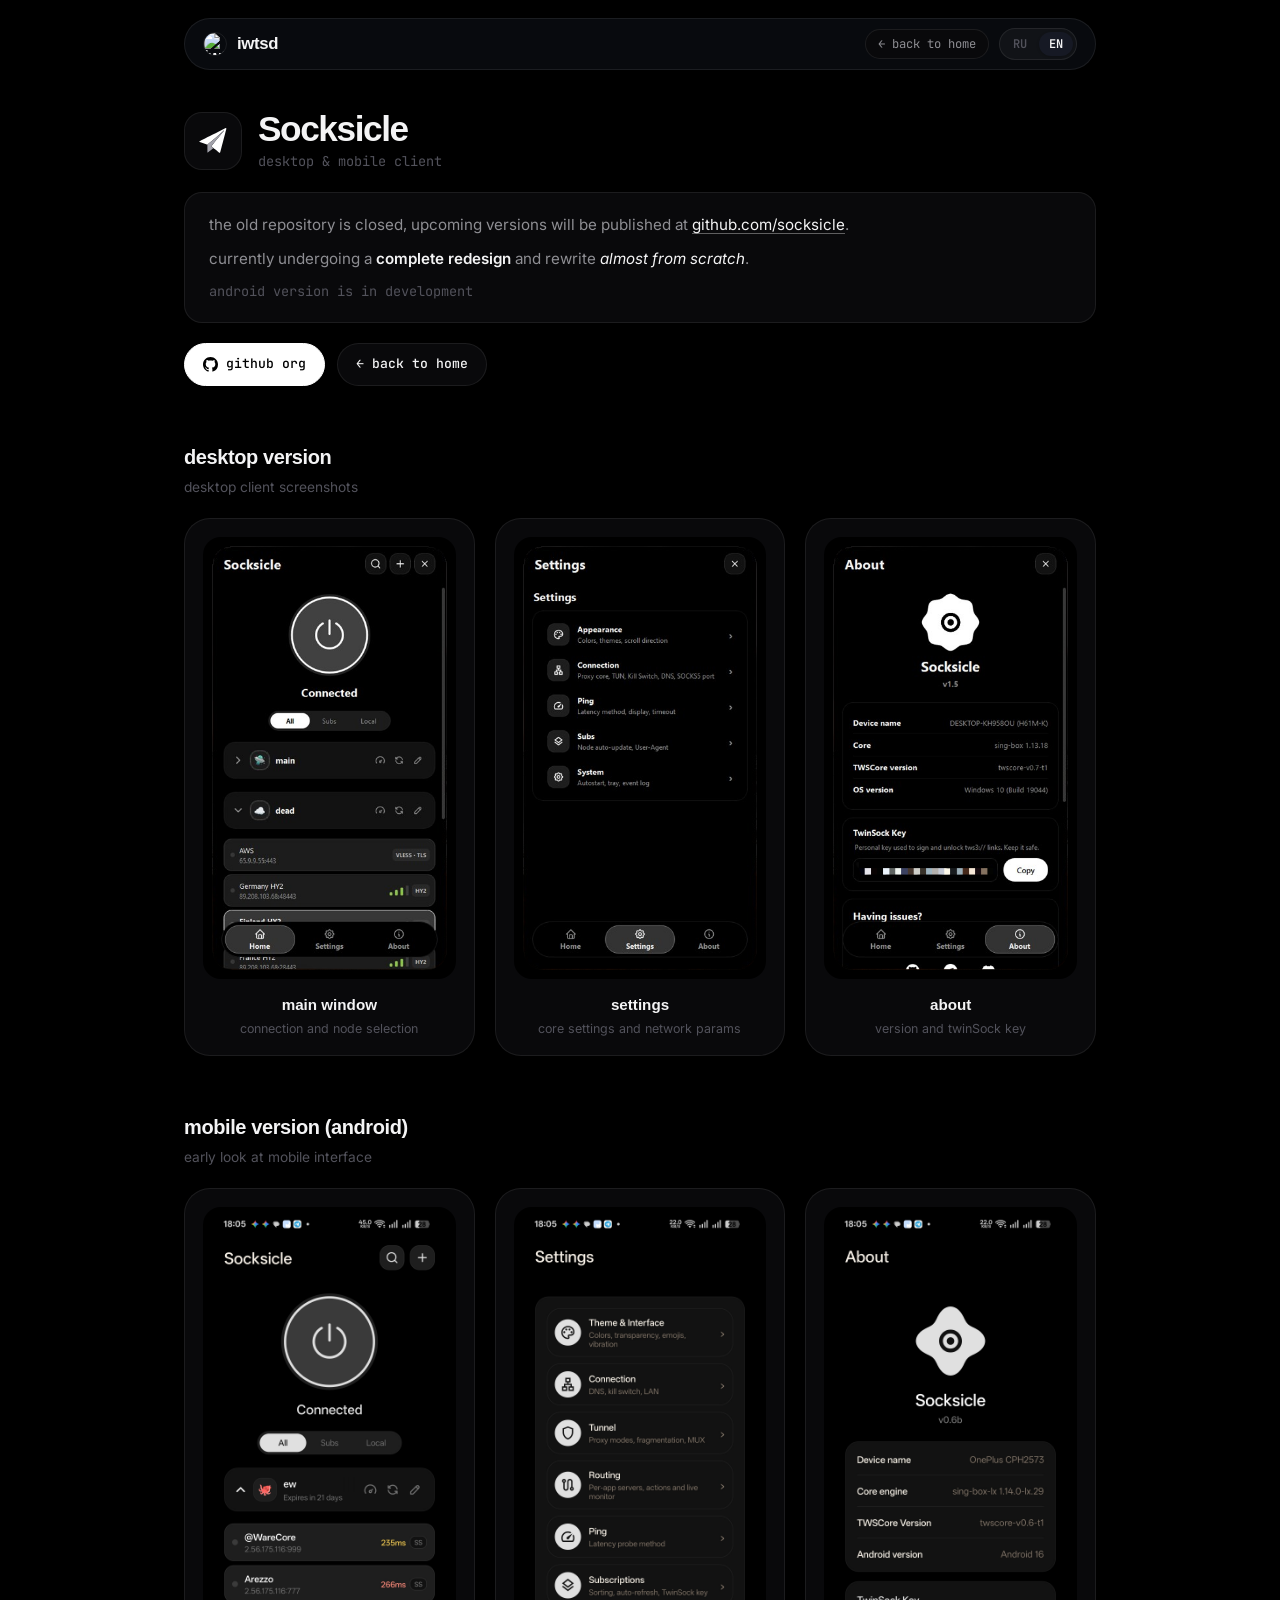
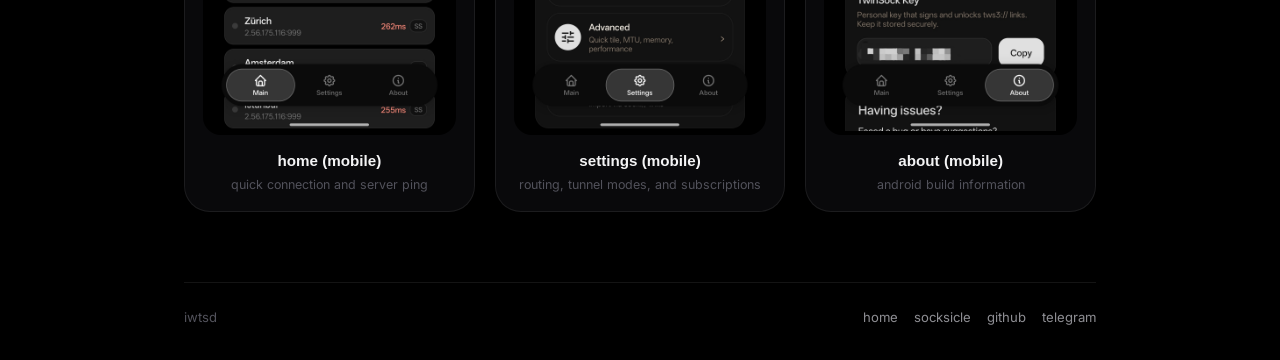
==== socksicle/index.html @ 51fa6a98 "Add Socksicle showcase page, update social links, and redesign navbar" ====
<!doctype html>
<html lang="ru" data-theme="dark">
<head>
  <meta charset="utf-8">
  <meta name="viewport" content="width=device-width, initial-scale=1">
  <title>Socksicle - iwtsd</title>
  <meta name="description" content="Socksicle. старый репозиторий закрыт, разработка перенесена в github.com/socksicle. идет полный редизайн и переписывание практически с нуля. скоро на android.">
  <meta name="theme-color" content="#000000">
  <link rel="canonical" href="https://iwtsd.online/socksicle/">
  <meta name="robots" content="index, follow">
  <meta name="author" content="iwtsd">

  <!-- Open Graph -->
  <meta property="og:type" content="website">
  <meta property="og:site_name" content="iwtsd">
  <meta property="og:title" content="Socksicle">
  <meta property="og:description" content="Socksicle. старый репозиторий закрыт, разработка перенесена в github.com/socksicle. идет полный редизайн и переписывание практически с нуля. скоро на android.">
  <meta property="og:url" content="https://iwtsd.online/socksicle/">
  <meta property="og:image" content="https://iwtsd.online/assets/main.png">

  <!-- Favicon (GitHub Avatar) -->
  <link rel="icon" type="image/jpeg" href="https://avatars.githubusercontent.com/u/212236894?v=4">
  <link rel="apple-touch-icon" href="https://avatars.githubusercontent.com/u/212236894?v=4">

  <!-- Fonts: Google Sans Flex, Inter & JetBrains Mono -->
  <link rel="preconnect" href="https://fonts.googleapis.com">
  <link rel="preconnect" href="https://fonts.gstatic.com" crossorigin>
  <link href="https://fonts.googleapis.com/css2?family=Google+Sans+Flex:wght@300;400;500;600;700;800&family=JetBrains+Mono:wght@400;500;600&family=Inter:wght@400;500;600;700&display=swap" rel="stylesheet">

  <style>
    :root {
      --font-display: 'Google Sans Flex', -apple-system, BlinkMacSystemFont, 'Segoe UI', Roboto, sans-serif;
      --font-body: 'Inter', -apple-system, BlinkMacSystemFont, 'Segoe UI', Roboto, sans-serif;
      --font-mono: 'JetBrains Mono', ui-monospace, SFMono-Regular, monospace;

      /* Pitch Black / Monolithic OLED Dark */
      --bg-base: #000000;
      --bg-card: #09090b;
      --bg-card-subtle: #111114;
      --bg-pill: #16161a;

      --border: rgba(255, 255, 255, 0.08);
      --border-hover: rgba(255, 255, 255, 0.2);

      --text-main: #f4f4f5;
      --text-muted: #8e8e93;
      --text-dim: #52525b;

      --radius-sm: 10px;
      --radius-md: 18px;
      --radius-lg: 26px;
      --radius-full: 9999px;
    }

    *, *::before, *::after {
      box-sizing: border-box;
      margin: 0;
      padding: 0;
    }

    html {
      scroll-behavior: smooth;
      -webkit-font-smoothing: antialiased;
      -moz-osx-font-smoothing: grayscale;
      background-color: var(--bg-base);
    }

    body {
      background-color: var(--bg-base);
      color: var(--text-main);
      font-family: var(--font-body);
      min-height: 100vh;
      line-height: 1.55;
      overflow-x: hidden;
      display: flex;
      flex-direction: column;
    }

    .container {
      width: 100%;
      max-width: 960px;
      margin: 0 auto;
      padding: 0 24px;
      display: flex;
      flex-direction: column;
      min-height: 100vh;
    }

    /* Topbar matching main site */
    .nav-bar {
      position: sticky;
      top: 18px;
      z-index: 50;
      display: flex;
      align-items: center;
      justify-content: space-between;
      max-width: 920px;
      margin: 18px auto 0;
      padding: 9px 18px;
      background: rgba(12, 14, 20, 0.72);
      backdrop-filter: blur(20px);
      -webkit-backdrop-filter: blur(20px);
      border: 1px solid var(--border);
      border-radius: var(--radius-full);
      box-shadow: 0 1px 2px rgba(0, 0, 0, 0.3);
      width: 100%;
    }

    .nav-brand {
      display: inline-flex;
      align-items: center;
      gap: 10px;
      text-decoration: none;
      color: var(--text-main);
      font-family: var(--font-display);
      font-weight: 700;
      font-size: 1.05rem;
      letter-spacing: -0.02em;
      line-height: 1;
    }

    .nav-brand span {
      display: inline-block;
      line-height: 1;
      transform: translateY(-0.5px);
    }

    .nav-avatar {
      width: 24px;
      height: 24px;
      border-radius: 50%;
      object-fit: cover;
      display: block;
      border: 1px solid var(--border);
      flex-shrink: 0;
      vertical-align: middle;
    }

    .nav-controls {
      display: flex;
      align-items: center;
      gap: 10px;
    }

    .back-btn {
      display: inline-flex;
      align-items: center;
      gap: 6px;
      font-family: var(--font-mono);
      font-size: 0.76rem;
      color: var(--text-muted);
      text-decoration: none;
      padding: 5px 12px;
      border-radius: var(--radius-full);
      background: var(--bg-card);
      border: 1px solid var(--border);
      transition: all 0.2s ease;
    }

    .back-btn:hover {
      color: var(--text-main);
      border-color: var(--border-hover);
      background: var(--bg-card-subtle);
    }

    .segmented-lang {
      display: inline-flex;
      background: rgba(255, 255, 255, 0.04);
      border: 1px solid var(--border);
      border-radius: var(--radius-full);
      padding: 3px;
      gap: 2px;
    }

    .lang-btn {
      background: transparent;
      border: none;
      color: var(--text-dim);
      font-family: var(--font-mono);
      font-size: 0.75rem;
      font-weight: 600;
      padding: 4px 10px;
      border-radius: var(--radius-full);
      cursor: pointer;
      transition: all 0.2s ease;
    }

    .lang-btn:hover {
      color: var(--text-main);
    }

    .lang-btn.active {
      background: #161924;
      color: var(--text-main);
      box-shadow: 0 1px 3px rgba(0, 0, 0, 0.2);
    }

    /* Content Area */
    main {
      flex: 1;
      padding: 40px 0 70px;
      display: flex;
      flex-direction: column;
      gap: 56px;
    }

    /* Hero */
    .hero {
      display: flex;
      flex-direction: column;
      align-items: flex-start;
      gap: 20px;
      width: 100%;
    }

    .hero-header {
      display: flex;
      align-items: center;
      gap: 16px;
    }

    .hero-icon {
      width: 58px;
      height: 58px;
      border-radius: 18px;
      background: var(--bg-card);
      border: 1px solid var(--border);
      padding: 8px;
      display: flex;
      align-items: center;
      justify-content: center;
      flex-shrink: 0;
    }

    .hero-icon svg {
      width: 100%;
      height: 100%;
    }

    .hero-title-group {
      display: flex;
      flex-direction: column;
      gap: 2px;
    }

    .hero-title {
      font-family: var(--font-display);
      font-size: 2.2rem;
      font-weight: 800;
      letter-spacing: -0.04em;
      line-height: 1.1;
      color: var(--text-main);
    }

    .hero-version {
      font-family: var(--font-mono);
      font-size: 0.85rem;
      color: var(--text-dim);
    }

    /* Clean Statement Note without any glowing dots */
    .note-card {
      width: 100%;
      background: var(--bg-card);
      border: 1px solid var(--border);
      border-radius: var(--radius-md);
      padding: 20px 24px;
      display: flex;
      flex-direction: column;
      gap: 10px;
      transition: border-color 0.2s ease;
    }

    .note-card:hover {
      border-color: var(--border-hover);
    }

    .note-line {
      font-size: 0.95rem;
      color: var(--text-muted);
      line-height: 1.6;
    }

    .note-line strong {
      color: var(--text-main);
      font-weight: 600;
    }

    .note-line em {
      color: var(--text-main);
      font-style: italic;
    }

    .note-line a {
      color: var(--text-main);
      text-decoration: underline;
      text-underline-offset: 3px;
      text-decoration-color: rgba(255, 255, 255, 0.35);
      transition: all 0.2s ease;
    }

    .note-line a:hover {
      text-decoration-color: #ffffff;
      color: #ffffff;
    }

    .note-sub {
      font-size: 0.85rem;
      color: var(--text-dim);
      font-family: var(--font-mono);
    }

    /* Links Row */
    .hero-buttons {
      display: flex;
      align-items: center;
      gap: 12px;
      flex-wrap: wrap;
    }

    .btn {
      display: inline-flex;
      align-items: center;
      gap: 8px;
      padding: 10px 18px;
      border-radius: var(--radius-full);
      font-family: var(--font-mono);
      font-size: 0.82rem;
      font-weight: 500;
      text-decoration: none;
      cursor: pointer;
      border: 1px solid var(--border);
      background: var(--bg-card);
      color: var(--text-main);
      transition: all 0.2s ease;
      user-select: none;
    }

    .btn:hover {
      background: var(--bg-card-subtle);
      border-color: var(--border-hover);
      transform: translateY(-1px);
    }

    .btn-github {
      background: #ffffff;
      color: #000000;
      border-color: #ffffff;
    }

    .btn-github:hover {
      background: #e4e4e7;
      border-color: #e4e4e7;
      color: #000000;
    }

    .btn svg {
      width: 15px;
      height: 15px;
      fill: currentColor;
    }

    /* Screenshots Section */
    .section-block {
      display: flex;
      flex-direction: column;
      gap: 20px;
    }

    .section-header {
      display: flex;
      flex-direction: column;
      gap: 4px;
    }

    .section-title {
      font-family: var(--font-display);
      font-size: 1.25rem;
      font-weight: 700;
      letter-spacing: -0.02em;
      color: var(--text-main);
      display: flex;
      align-items: center;
      gap: 8px;
    }

    .section-desc {
      font-size: 0.86rem;
      color: var(--text-dim);
    }

    /* 3 Device Columns */
    .shots-row {
      display: grid;
      grid-template-columns: repeat(3, 1fr);
      gap: 20px;
      width: 100%;
    }

    .shot-box {
      background: var(--bg-card);
      border: 1px solid var(--border);
      border-radius: var(--radius-lg);
      padding: 18px;
      display: flex;
      flex-direction: column;
      align-items: center;
      gap: 14px;
      cursor: zoom-in;
      transition: all 0.25s cubic-bezier(0.16, 1, 0.3, 1);
      position: relative;
    }

    .shot-box:hover {
      border-color: var(--border-hover);
      transform: translateY(-3px);
      background: var(--bg-card-subtle);
    }

    .shot-img-container {
      width: 100%;
      display: flex;
      justify-content: center;
      align-items: center;
      border-radius: 18px;
      background: #000000;
      overflow: hidden;
      padding: 4px;
    }

    .shot-img-container img {
      width: 100%;
      height: auto;
      max-height: 480px;
      object-fit: contain;
      display: block;
      border-radius: 14px;
      transition: transform 0.25s ease;
    }

    .shots-row.mobile .shot-img-container img {
      max-height: 520px;
    }

    .shot-box:hover .shot-img-container img {
      transform: scale(1.02);
    }

    .shot-info {
      width: 100%;
      display: flex;
      flex-direction: column;
      gap: 3px;
      text-align: center;
    }

    .shot-name {
      font-family: var(--font-display);
      font-size: 0.95rem;
      font-weight: 600;
      color: var(--text-main);
    }

    .shot-caption {
      font-size: 0.78rem;
      color: var(--text-dim);
      line-height: 1.4;
    }

    /* Lightbox Modal */
    .lightbox {
      position: fixed;
      inset: 0;
      z-index: 200;
      background: rgba(0, 0, 0, 0.94);
      backdrop-filter: blur(16px);
      -webkit-backdrop-filter: blur(16px);
      display: flex;
      align-items: center;
      justify-content: center;
      padding: 24px;
      opacity: 0;
      visibility: hidden;
      transition: all 0.22s ease;
      cursor: zoom-out;
    }

    .lightbox.open {
      opacity: 1;
      visibility: visible;
    }

    .lightbox img {
      max-width: 92vw;
      max-height: 88vh;
      object-fit: contain;
      border-radius: 20px;
      box-shadow: 0 30px 80px rgba(0, 0, 0, 0.9);
      border: 1px solid rgba(255, 255, 255, 0.12);
      transform: scale(0.96);
      transition: transform 0.22s ease;
    }

    .lightbox.open img {
      transform: scale(1);
    }

    .lightbox-close {
      position: absolute;
      top: 24px;
      right: 24px;
      width: 40px;
      height: 40px;
      border-radius: var(--radius-full);
      background: rgba(255, 255, 255, 0.08);
      border: 1px solid rgba(255, 255, 255, 0.14);
      color: #ffffff;
      display: flex;
      align-items: center;
      justify-content: center;
      cursor: pointer;
      transition: all 0.2s ease;
      font-size: 1rem;
    }

    .lightbox-close:hover {
      background: rgba(255, 255, 255, 0.2);
      transform: scale(1.08);
    }

    /* Footer */
    footer {
      margin-top: auto;
      padding: 24px 0 32px;
      border-top: 1px solid var(--border);
      display: flex;
      align-items: center;
      justify-content: space-between;
      gap: 14px;
      font-size: 0.82rem;
      color: var(--text-dim);
      flex-wrap: wrap;
    }

    .footer-links {
      display: flex;
      gap: 16px;
      align-items: center;
    }

    .footer-link {
      color: var(--text-muted);
      text-decoration: none;
      transition: color 0.2s ease;
    }

    .footer-link:hover {
      color: var(--text-main);
    }

    @media (max-width: 768px) {
      .shots-row {
        grid-template-columns: 1fr;
      }
      .shot-img-container img {
        max-height: 420px;
      }
      .hero-title {
        font-size: 1.85rem;
      }
    }
  </style>
</head>
<body>

  <div class="container">

    <!-- Navbar -->
    <header class="nav-bar">
      <a href="../" class="nav-brand">
        <img src="https://avatars.githubusercontent.com/u/212236894?v=4" alt="iwtsd" class="nav-avatar" width="24" height="24">
        <span>iwtsd</span>
      </a>

      <div class="nav-controls">
        <a href="../" class="back-btn" data-key="navBack">← на главную</a>

        <div class="segmented-lang">
          <button class="lang-btn active" id="langRu">RU</button>
          <button class="lang-btn" id="langEn">EN</button>
        </div>
      </div>
    </header>

    <!-- Main Content -->
    <main>

      <!-- Hero Header -->
      <section class="hero">
        <div class="hero-header">
          <div class="hero-icon">
            <svg viewBox="0 0 1024 1024">
              <path d="M521.13 692.97C502.28 678.47 483.42 663.97 464.57 649.47C466.44 645.27 470.19 641.76 473.09 638.12C478.32 631.52 483.77 625.1 489.08 618.57C505.96 597.81 522.62 576.73 540.13 556.51C548.24 547.13 555.65 537.13 563.65 527.65C581.63 506.35 599.56 484.91 616.93 463.1C646.44 426.05 678.12 390.7 707.58 353.63C714.46 344.97 722.06 336.88 728.97 328.26C742.85 310.95 756.93 293.85 770.86 276.59C775.17 271.25 779.22 265.71 783.66 260.45C787.35 256.09 791.32 252.44 790.92 246.41C787.33 245.39 784.61 247.81 781.79 250.15C775.54 255.36 769.2 260.67 763.23 266.19C739.43 288.22 714.19 308.97 689.5 329.99C616.64 392 545.03 455.53 472.13 517.49C450.91 535.52 429.87 553.79 408.96 572.18C400.02 580.05 390.8 587.66 381.77 595.42C377.44 599.14 372.73 602.63 369.23 607.11C364.19 604.17 357.8 602.97 352.3 601.03C341.4 597.19 330.46 593.52 319.51 589.87C283.26 577.79 247.37 564.73 211.25 552.3C198.59 547.94 185.48 544.29 173.16 539.03C168.71 537.13 162.47 534.34 161.82 528.83C161.19 523.51 165.37 520.2 169.47 517.76C177.58 512.91 186.16 508.91 194.51 504.51C205.82 498.55 217.42 493.19 228.8 487.37C254.99 473.97 281.06 460.22 307.46 447.28C330.33 436.08 352.87 424.11 375.47 412.38C414.54 392.11 453.98 372.46 493.15 352.34C549.45 323.43 606.04 295.03 662.52 266.47C679.1 258.09 695.91 250.15 712.33 241.49C744.89 224.3 777.92 207.57 811.02 191.47C822.36 185.95 836.19 175.45 848.61 184.2C860.54 192.61 852 209.13 849.22 220.25C840.44 255.34 830.64 290.19 821.32 325.11C800.92 401.53 780.05 477.91 760.71 554.61C749.45 599.29 736.32 643.49 725.2 688.21C717.69 718.41 709.46 748.49 701.48 778.57C699 787.91 696.54 806.39 687.57 811.48C682.14 814.56 675.65 813.44 670.55 810.31C660.03 803.87 650.64 795.08 640.96 787.47C612.36 765.02 584.5 741.46 555.43 719.64C547.83 713.94 540.4 707.84 533.04 701.83C529.44 698.88 525.46 694.66 521.13 692.97Z" fill="#ffffff"/>
              <path d="M521.13 692.97C518.14 696.38 514.08 698.89 510.58 701.81C500.2 710.48 489.39 718.65 478.87 727.14C455.93 745.65 433.15 764.37 409.99 782.6C401.82 789.03 393.85 795.76 385.7 802.24C381.06 805.93 377.09 809.9 370.79 808.39C367.61 804.29 368.52 798.49 368.51 793.48C368.48 781.95 368.43 770.41 368.5 758.88C368.72 723.66 368.55 688.43 368.5 653.21C368.49 642.92 368.51 632.64 368.56 622.35C368.58 617.59 367.59 611.59 369.23 607.11C372.73 602.63 377.44 599.14 381.77 595.42C390.8 587.66 400.02 580.05 408.96 572.18C429.87 553.79 450.91 535.52 472.13 517.49C545.03 455.53 616.64 392 689.5 329.99C714.19 308.97 739.43 288.22 763.23 266.19C769.2 260.67 775.54 255.36 781.79 250.15C784.61 247.81 787.33 245.39 790.92 246.41C791.32 252.44 787.35 256.09 783.66 260.45C779.22 265.71 775.17 271.25 770.86 276.59C756.93 293.85 742.85 310.95 728.97 328.26C722.06 336.88 714.46 344.97 707.58 353.63C678.12 390.7 646.44 426.05 616.93 463.1C599.56 484.91 581.63 506.35 563.65 527.65C555.65 537.13 548.24 547.13 540.13 556.51C522.62 576.73 505.96 597.81 489.08 618.57C483.77 625.1 478.32 631.52 473.09 638.12C470.19 641.76 466.44 645.27 464.57 649.47C483.42 663.97 502.28 678.47 521.13 692.97Z" fill="#a1a1aa"/>
            </svg>
          </div>
          <div class="hero-title-group">
            <h1 class="hero-title">Socksicle</h1>
            <div class="hero-version">desktop &amp; mobile client</div>
          </div>
        </div>

        <!-- Clean Statement Note -->
        <div class="note-card">
          <p class="note-line" data-key="noteRepo">
            старый репозиторий закрыт, следующие версии будут выходить в <a href="https://github.com/socksicle" target="_blank" rel="noopener noreferrer">github.com/socksicle</a>.
          </p>
          <p class="note-line" data-key="noteRewrite">
            сейчас идет <strong>полный редизайн</strong> и переписывание <em>практически с нуля</em>.
          </p>
          <p class="note-sub" data-key="noteMobileSpoiler">
            android версия уже в разработке
          </p>
        </div>

        <!-- Buttons -->
        <div class="hero-buttons">
          <a href="https://github.com/socksicle" class="btn btn-github" target="_blank" rel="noopener noreferrer">
            <svg viewBox="0 0 24 24">
              <path d="M12 0C5.37 0 0 5.37 0 12c0 5.31 3.435 9.795 8.205 11.385.6.105.825-.255.825-.57 0-.285-.015-1.23-.015-2.235-3.015.555-3.795-.735-4.035-1.41-.135-.345-.72-1.41-1.23-1.695-.42-.225-1.02-.78-.015-.795.945-.015 1.62.87 1.845 1.23 1.08 1.815 2.805 1.305 3.495.99.105-.78.42-1.305.765-1.605-2.67-.3-5.46-1.335-5.46-5.925 0-1.305.465-2.385 1.23-3.225-.12-.3-.54-1.53.12-3.18 0 0 1.005-.315 3.3 1.23.96-.27 1.98-.405 3-.405s2.04.135 3 .405c2.295-1.56 3.3-1.23 3.3-1.23.66 1.65.24 2.88.12 3.18.765.84 1.23 1.905 1.23 3.225 0 4.605-2.805 5.625-5.475 5.925.435.375.81 1.095.81 2.22 0 1.605-.015 2.895-.015 3.3 0 .315.225.69.825.57A12.02 12.02 0 0024 12c0-6.63-5.37-12-12-12z"/>
            </svg>
            <span data-key="repoBtn">github org</span>
          </a>

          <a href="../" class="btn">
            <span data-key="backBtn">← на главную</span>
          </a>
        </div>
      </section>

      <!-- Section 1: PC Version Screenshots -->
      <section class="section-block">
        <div class="section-header">
          <div class="section-title" data-key="pcTitle">пк версия</div>
          <div class="section-desc" data-key="pcDesc">скриншоты десктопного клиента</div>
        </div>

        <div class="shots-row">
          <!-- Main PC -->
          <div class="shot-box" data-src="../assets/main.png">
            <div class="shot-img-container">
              <img src="../assets/main.png" alt="Socksicle PC main" loading="lazy">
            </div>
            <div class="shot-info">
              <div class="shot-name" data-key="pcShot1Title">главное окно</div>
              <div class="shot-caption" data-key="pcShot1Desc">подключение и выбор узлов</div>
            </div>
          </div>

          <!-- Settings PC -->
          <div class="shot-box" data-src="../assets/settings.png">
            <div class="shot-img-container">
              <img src="../assets/settings.png" alt="Socksicle PC settings" loading="lazy">
            </div>
            <div class="shot-info">
              <div class="shot-name" data-key="pcShot2Title">настройки</div>
              <div class="shot-caption" data-key="pcShot2Desc">параметры ядра и сети</div>
            </div>
          </div>

          <!-- About PC -->
          <div class="shot-box" data-src="../assets/about.png">
            <div class="shot-img-container">
              <img src="../assets/about.png" alt="Socksicle PC about" loading="lazy">
            </div>
            <div class="shot-info">
              <div class="shot-name" data-key="pcShot3Title">о программе</div>
              <div class="shot-caption" data-key="pcShot3Desc">версия и twinSock ключ</div>
            </div>
          </div>
        </div>
      </section>

      <!-- Section 2: Mobile / Android Version Screenshots -->
      <section class="section-block">
        <div class="section-header">
          <div class="section-title" data-key="mobileTitle">мобильная версия (android)</div>
          <div class="section-desc" data-key="mobileDesc">ранний взгляд на мобильный интерфейс</div>
        </div>

        <div class="shots-row mobile">
          <!-- Main Mobile -->
          <div class="shot-box" data-src="../assets/main_mobile.jpg">
            <div class="shot-img-container">
              <img src="../assets/main_mobile.jpg" alt="Socksicle mobile main" loading="lazy">
            </div>
            <div class="shot-info">
              <div class="shot-name" data-key="mobShot1Title">home (mobile)</div>
              <div class="shot-caption" data-key="mobShot1Desc">быстрое подключение и пинг серверов</div>
            </div>
          </div>

          <!-- Settings Mobile -->
          <div class="shot-box" data-src="../assets/settings_mobile.jpg">
            <div class="shot-img-container">
              <img src="../assets/settings_mobile.jpg" alt="Socksicle mobile settings" loading="lazy">
            </div>
            <div class="shot-info">
              <div class="shot-name" data-key="mobShot2Title">settings (mobile)</div>
              <div class="shot-caption" data-key="mobShot2Desc">маршрутизация, туннель и подписки</div>
            </div>
          </div>

          <!-- About Mobile -->
          <div class="shot-box" data-src="../assets/about_mobile.jpg">
            <div class="shot-img-container">
              <img src="../assets/about_mobile.jpg" alt="Socksicle mobile about" loading="lazy">
            </div>
            <div class="shot-info">
              <div class="shot-name" data-key="mobShot3Title">about (mobile)</div>
              <div class="shot-caption" data-key="mobShot3Desc">информация о сборке под android</div>
            </div>
          </div>
        </div>
      </section>

    </main>

    <!-- Footer -->
    <footer>
      <div>iwtsd</div>
      <div class="footer-links">
        <a href="../" class="footer-link" data-key="footerHome">главная</a>
        <a href="https://github.com/socksicle" class="footer-link" target="_blank" rel="noopener noreferrer">socksicle</a>
        <a href="https://github.com/iwtsyddd" class="footer-link" target="_blank" rel="noopener noreferrer">github</a>
        <a href="https://t.me/iwtsyddd" class="footer-link" target="_blank" rel="noopener noreferrer">telegram</a>
      </div>
    </footer>

  </div>

  <!-- Minimal Dark Lightbox -->
  <div class="lightbox" id="lightbox" role="dialog" aria-modal="true">
    <button class="lightbox-close" id="lightboxClose" aria-label="закрыть">✕</button>
    <img src="" alt="Fullscreen screenshot" id="lightboxImg">
  </div>

  <script>
    const i18n = {
      ru: {
        pageTitle: "Socksicle - iwtsd",
        navBack: "← на главную",
        noteRepo: "старый репозиторий закрыт, следующие версии будут выходить в <a href=\"https://github.com/socksicle\" target=\"_blank\" rel=\"noopener noreferrer\">github.com/socksicle</a>.",
        noteRewrite: "сейчас идет <strong>полный редизайн</strong> и переписывание <em>практически с нуля</em>.",
        noteMobileSpoiler: "android версия уже в разработке",
        repoBtn: "github org",
        backBtn: "← на главную",
        pcTitle: "пк версия",
        pcDesc: "скриншоты десктопного клиента",
        pcShot1Title: "главное окно",
        pcShot1Desc: "подключение и выбор узлов",
        pcShot2Title: "настройки",
        pcShot2Desc: "параметры ядра и сети",
        pcShot3Title: "о программе",
        pcShot3Desc: "версия и twinSock ключ",
        mobileTitle: "мобильная версия (android)",
        mobileDesc: "ранний взгляд на мобильный интерфейс",
        mobShot1Title: "home (mobile)",
        mobShot1Desc: "быстрое подключение и пинг серверов",
        mobShot2Title: "settings (mobile)",
        mobShot2Desc: "маршрутизация, туннель и подписки",
        mobShot3Title: "about (mobile)",
        mobShot3Desc: "информация о сборке под android",
        footerHome: "главная"
      },
      en: {
        pageTitle: "Socksicle - iwtsd",
        navBack: "← back to home",
        noteRepo: "the old repository is closed, upcoming versions will be published at <a href=\"https://github.com/socksicle\" target=\"_blank\" rel=\"noopener noreferrer\">github.com/socksicle</a>.",
        noteRewrite: "currently undergoing a <strong>complete redesign</strong> and rewrite <em>almost from scratch</em>.",
        noteMobileSpoiler: "android version is in development",
        repoBtn: "github org",
        backBtn: "← back to home",
        pcTitle: "desktop version",
        pcDesc: "desktop client screenshots",
        pcShot1Title: "main window",
        pcShot1Desc: "connection and node selection",
        pcShot2Title: "settings",
        pcShot2Desc: "core settings and network params",
        pcShot3Title: "about",
        pcShot3Desc: "version and twinSock key",
        mobileTitle: "mobile version (android)",
        mobileDesc: "early look at mobile interface",
        mobShot1Title: "home (mobile)",
        mobShot1Desc: "quick connection and server ping",
        mobShot2Title: "settings (mobile)",
        mobShot2Desc: "routing, tunnel modes, and subscriptions",
        mobShot3Title: "about (mobile)",
        mobShot3Desc: "android build information",
        footerHome: "home"
      }
    };

    function storage() {
      try {
        const test = '__t__';
        localStorage.setItem(test, test);
        localStorage.removeItem(test);
        return localStorage;
      } catch (e) {
        return null;
      }
    }
    const store = storage();

    const htmlEl = document.documentElement;
    const bodyEl = document.body;
    const langRuBtn = document.getElementById('langRu');
    const langEnBtn = document.getElementById('langEn');

    function applyLang(lang) {
      htmlEl.setAttribute('lang', lang);
      bodyEl.setAttribute('data-lang', lang);

      if (i18n[lang] && i18n[lang].pageTitle) {
        document.title = i18n[lang].pageTitle;
      }

      document.querySelectorAll('[data-key]').forEach(el => {
        const key = el.getAttribute('data-key');
        if (i18n[lang] && i18n[lang][key]) {
          if (key === 'noteRepo' || key === 'noteRewrite') {
            el.innerHTML = i18n[lang][key];
          } else {
            el.textContent = i18n[lang][key];
          }
        }
      });

      if (langRuBtn && langEnBtn) {
        langRuBtn.classList.toggle('active', lang === 'ru');
        langEnBtn.classList.toggle('active', lang === 'en');
      }

      if (store) store.setItem('site_lang', lang);
    }

    let initialLang = 'ru';
    if (store && store.getItem('site_lang')) {
      initialLang = store.getItem('site_lang');
    } else if (navigator.language && !navigator.language.startsWith('ru')) {
      initialLang = 'en';
    }
    applyLang(initialLang);

    if (langRuBtn && langEnBtn) {
      langRuBtn.addEventListener('click', () => applyLang('ru'));
      langEnBtn.addEventListener('click', () => applyLang('en'));
    }

    // Lightbox modal logic
    const lightbox = document.getElementById('lightbox');
    const lightboxImg = document.getElementById('lightboxImg');
    const lightboxClose = document.getElementById('lightboxClose');

    document.querySelectorAll('.shot-box').forEach(box => {
      box.addEventListener('click', () => {
        const src = box.getAttribute('data-src');
        if (src && lightbox && lightboxImg) {
          lightboxImg.src = src;
          lightbox.classList.add('open');
        }
      });
    });

    if (lightbox) {
      lightbox.addEventListener('click', (e) => {
        if (e.target !== lightboxImg) {
          lightbox.classList.remove('open');
        }
      });
    }

    if (lightboxClose) {
      lightboxClose.addEventListener('click', () => {
        lightbox.classList.remove('open');
      });
    }

    document.addEventListener('keydown', (e) => {
      if (e.key === 'Escape' && lightbox && lightbox.classList.contains('open')) {
        lightbox.classList.remove('open');
      }
    });
  </script>
</body>
</html>
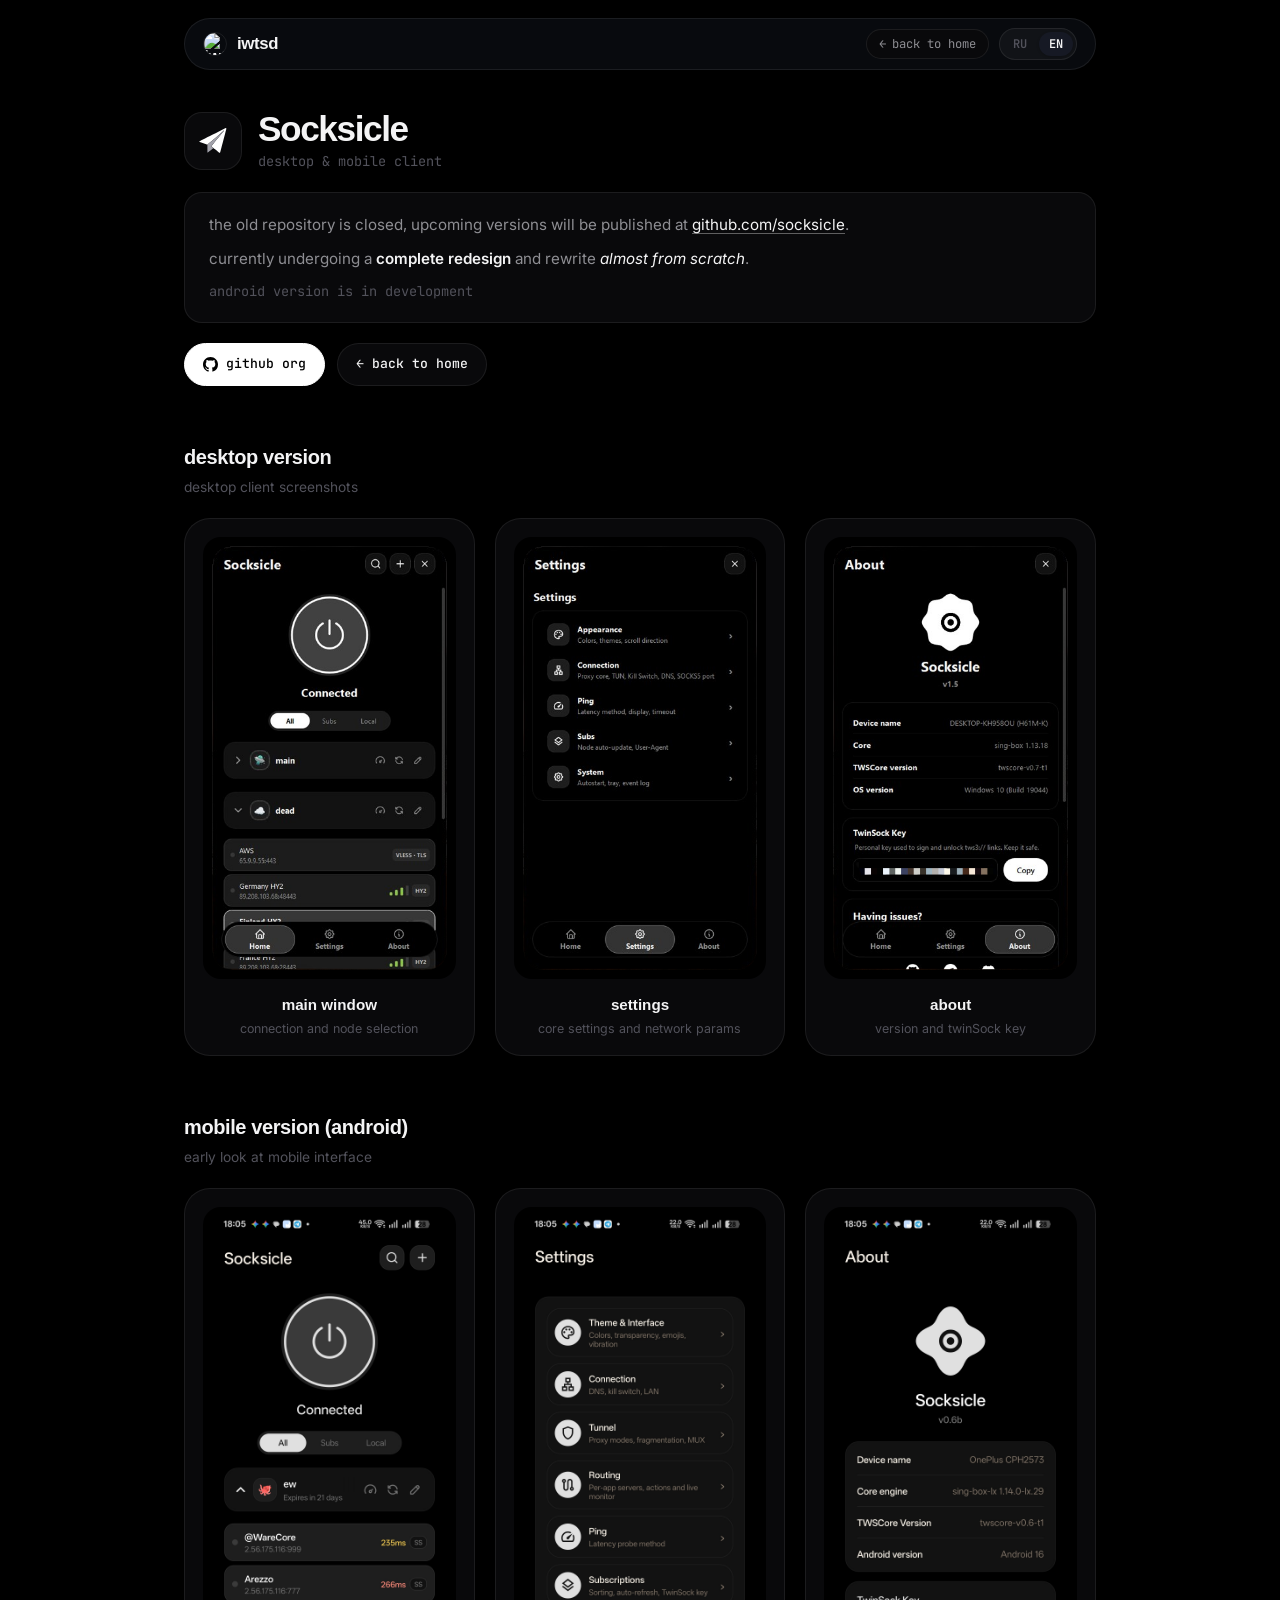
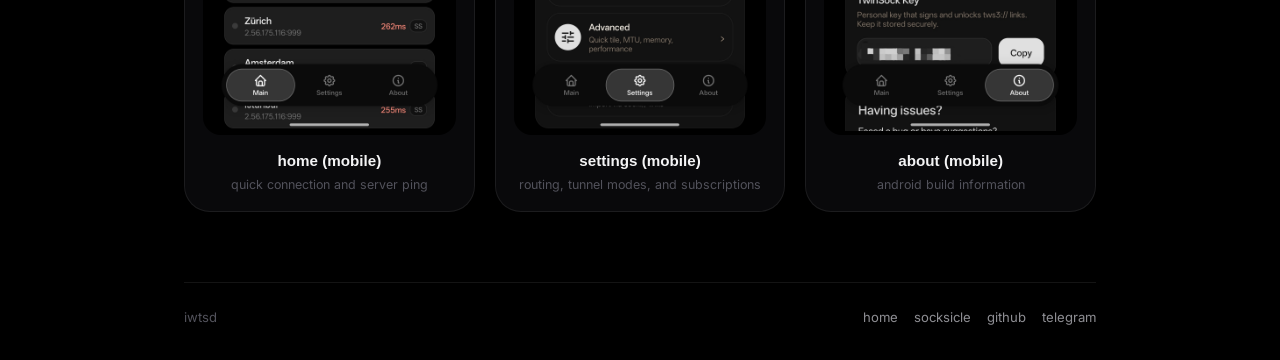
==== commit ceb09436: "mobile-topbar-bulletproof" ====
--- a/socksicle/index.html
+++ b/socksicle/index.html
@@ -2,7 +2,7 @@
 <html lang="ru" data-theme="dark">
 <head>
   <meta charset="utf-8">
-  <meta name="viewport" content="width=device-width, initial-scale=1">
+  <meta name="viewport" content="width=device-width, initial-scale=1, viewport-fit=cover">
   <title>Socksicle - iwtsd</title>
   <meta name="description" content="Socksicle. старый репозиторий закрыт, разработка перенесена в github.com/socksicle. идет полный редизайн и переписывание практически с нуля. скоро на android.">
   <meta name="theme-color" content="#000000">
@@ -63,6 +63,8 @@
       -webkit-font-smoothing: antialiased;
       -moz-osx-font-smoothing: grayscale;
       background-color: var(--bg-base);
+      -webkit-text-size-adjust: 100%;
+      text-size-adjust: 100%;
     }
 
     body {
@@ -70,10 +72,17 @@
       color: var(--text-main);
       font-family: var(--font-body);
       min-height: 100vh;
+      min-height: 100dvh;
       line-height: 1.55;
       overflow-x: hidden;
       display: flex;
       flex-direction: column;
+      -webkit-tap-highlight-color: transparent;
+      touch-action: manipulation;
+    }
+
+    img {
+      max-width: 100%;
     }
 
     .container {
@@ -81,9 +90,11 @@
       max-width: 960px;
       margin: 0 auto;
       padding: 0 24px;
+      padding-bottom: calc(env(safe-area-inset-bottom, 0px) + 0px);
       display: flex;
       flex-direction: column;
       min-height: 100vh;
+      min-height: 100dvh;
     }
 
     /* Topbar matching main site */
@@ -559,14 +570,149 @@
     }
 
     @media (max-width: 768px) {
+      .container {
+        padding: 0 16px;
+        padding-top: env(safe-area-inset-top, 0px);
+      }
+      .nav-bar {
+        top: calc(env(safe-area-inset-top, 0px) + 10px);
+        margin-top: 10px;
+        padding: 8px 8px 8px 12px;
+        gap: 8px;
+        row-gap: 8px;
+        flex-wrap: wrap;
+        border-radius: 22px;
+        max-width: 100%;
+      }
+      .nav-brand {
+        font-size: 0.95rem;
+        white-space: nowrap;
+        min-width: 0;
+      }
+      .nav-controls {
+        gap: 6px;
+        flex-shrink: 0;
+        flex-wrap: wrap;
+        justify-content: flex-end;
+        min-width: 0;
+      }
+      .back-btn {
+        font-size: 0.7rem;
+        padding: 6px 10px;
+        min-height: 32px;
+        white-space: nowrap;
+        max-width: 100%;
+      }
+      .lang-btn {
+        padding: 6px 10px;
+        min-height: 32px;
+      }
+      main {
+        padding: 24px 0 40px;
+        gap: 36px;
+      }
+      .hero-header {
+        gap: 12px;
+      }
+      .hero-icon {
+        width: 48px;
+        height: 48px;
+        border-radius: 15px;
+      }
+      .hero-buttons {
+        display: grid;
+        grid-template-columns: 1fr 1fr;
+        width: 100%;
+      }
+      .hero-buttons .btn {
+        justify-content: center;
+        min-width: 0;
+        min-height: 48px;
+        padding: 0 14px;
+        overflow: hidden;
+      }
+      .hero-buttons .btn svg {
+        flex-shrink: 0;
+      }
+      .hero-buttons .btn span {
+        min-width: 0;
+        overflow: hidden;
+        text-overflow: ellipsis;
+      }
+      .hero-buttons .btn-github {
+        grid-column: span 2;
+      }
+      .note-card {
+        padding: 16px;
+      }
+      .note-line {
+        font-size: 0.88rem;
+      }
       .shots-row {
         grid-template-columns: 1fr;
+        gap: 14px;
+      }
+      .shot-box {
+        padding: 14px;
       }
       .shot-img-container img {
         max-height: 420px;
       }
+      .shots-row.mobile .shot-img-container img {
+        max-height: 480px;
+      }
       .hero-title {
-        font-size: 1.85rem;
+        font-size: clamp(1.6rem, 8vw, 1.85rem);
+      }
+      .lightbox {
+        padding: 12px;
+        padding-bottom: calc(12px + env(safe-area-inset-bottom, 0px));
+      }
+      .lightbox img {
+        max-width: calc(100vw - 24px);
+        max-height: 82vh;
+        max-height: 82dvh;
+      }
+      .lightbox-close {
+        top: calc(12px + env(safe-area-inset-top, 0px));
+        right: 12px;
+        width: 44px;
+        height: 44px;
+      }
+      footer {
+        flex-direction: column;
+        text-align: center;
+        gap: 12px;
+        padding-bottom: calc(20px + env(safe-area-inset-bottom, 0px));
+      }
+      .footer-links {
+        justify-content: center;
+        flex-wrap: wrap;
+        gap: 12px;
+      }
+    }
+
+    @media (max-width: 380px) {
+      .nav-bar {
+        padding: 6px 6px 6px 10px;
+        gap: 6px;
+        border-radius: 20px;
+      }
+      .nav-brand {
+        font-size: 0.88rem;
+      }
+      .back-btn {
+        font-size: 0.66rem;
+        padding: 6px 8px;
+      }
+      .back-btn .back-text {
+        display: none;
+      }
+      .hero-buttons {
+        grid-template-columns: 1fr;
+      }
+      .hero-buttons .btn-github {
+        grid-column: span 1;
       }
     }
   </style>
@@ -583,7 +729,7 @@
       </a>
 
       <div class="nav-controls">
-        <a href="../" class="back-btn" data-key="navBack">← на главную</a>
+        <a href="../" class="back-btn"><span aria-hidden="true">←</span> <span class="back-text" data-key="navBackText">на главную</span></a>
 
         <div class="segmented-lang">
           <button class="lang-btn active" id="langRu">RU</button>
@@ -749,7 +895,7 @@
     const i18n = {
       ru: {
         pageTitle: "Socksicle - iwtsd",
-        navBack: "← на главную",
+        navBackText: "на главную",
         noteRepo: "старый репозиторий закрыт, следующие версии будут выходить в <a href=\"https://github.com/socksicle\" target=\"_blank\" rel=\"noopener noreferrer\">github.com/socksicle</a>.",
         noteRewrite: "сейчас идет <strong>полный редизайн</strong> и переписывание <em>практически с нуля</em>.",
         noteMobileSpoiler: "android версия уже в разработке",
@@ -775,7 +921,7 @@
       },
       en: {
         pageTitle: "Socksicle - iwtsd",
-        navBack: "← back to home",
+        navBackText: "back to home",
         noteRepo: "the old repository is closed, upcoming versions will be published at <a href=\"https://github.com/socksicle\" target=\"_blank\" rel=\"noopener noreferrer\">github.com/socksicle</a>.",
         noteRewrite: "currently undergoing a <strong>complete redesign</strong> and rewrite <em>almost from scratch</em>.",
         noteMobileSpoiler: "android version is in development",
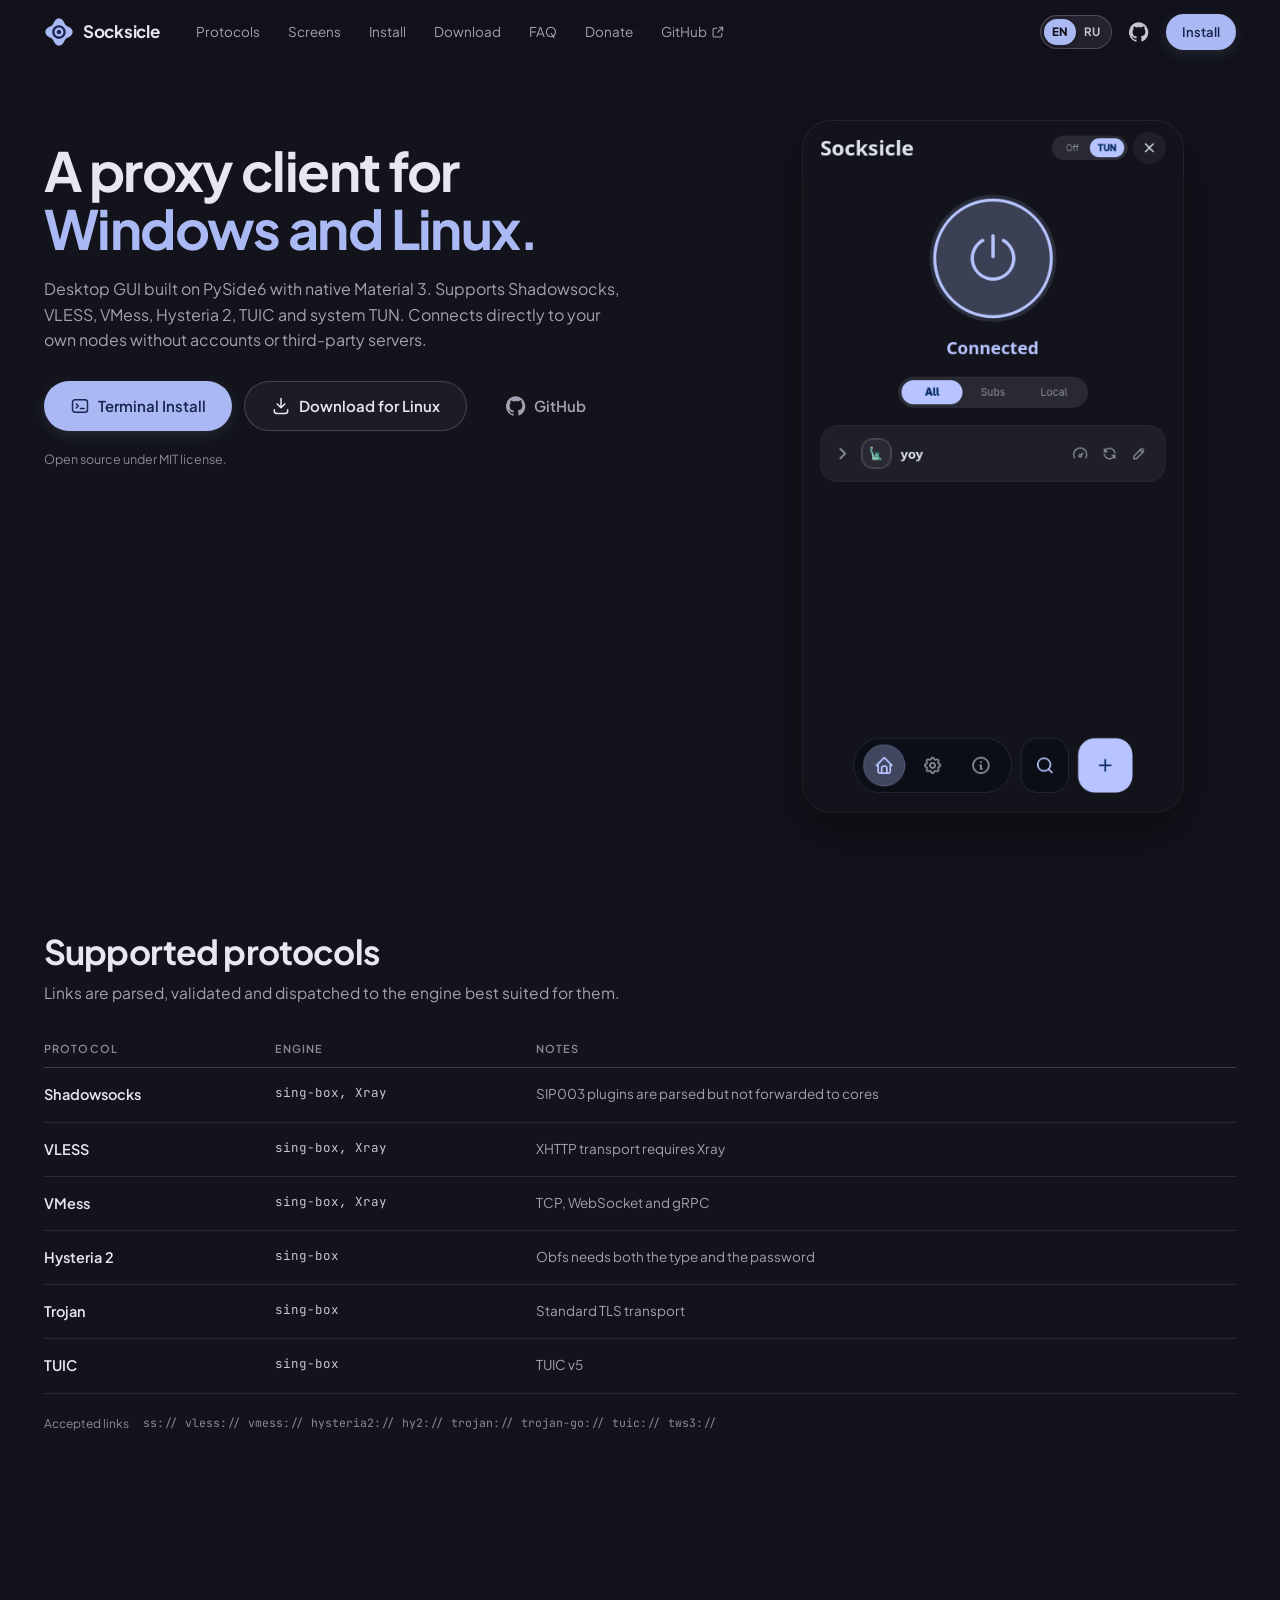
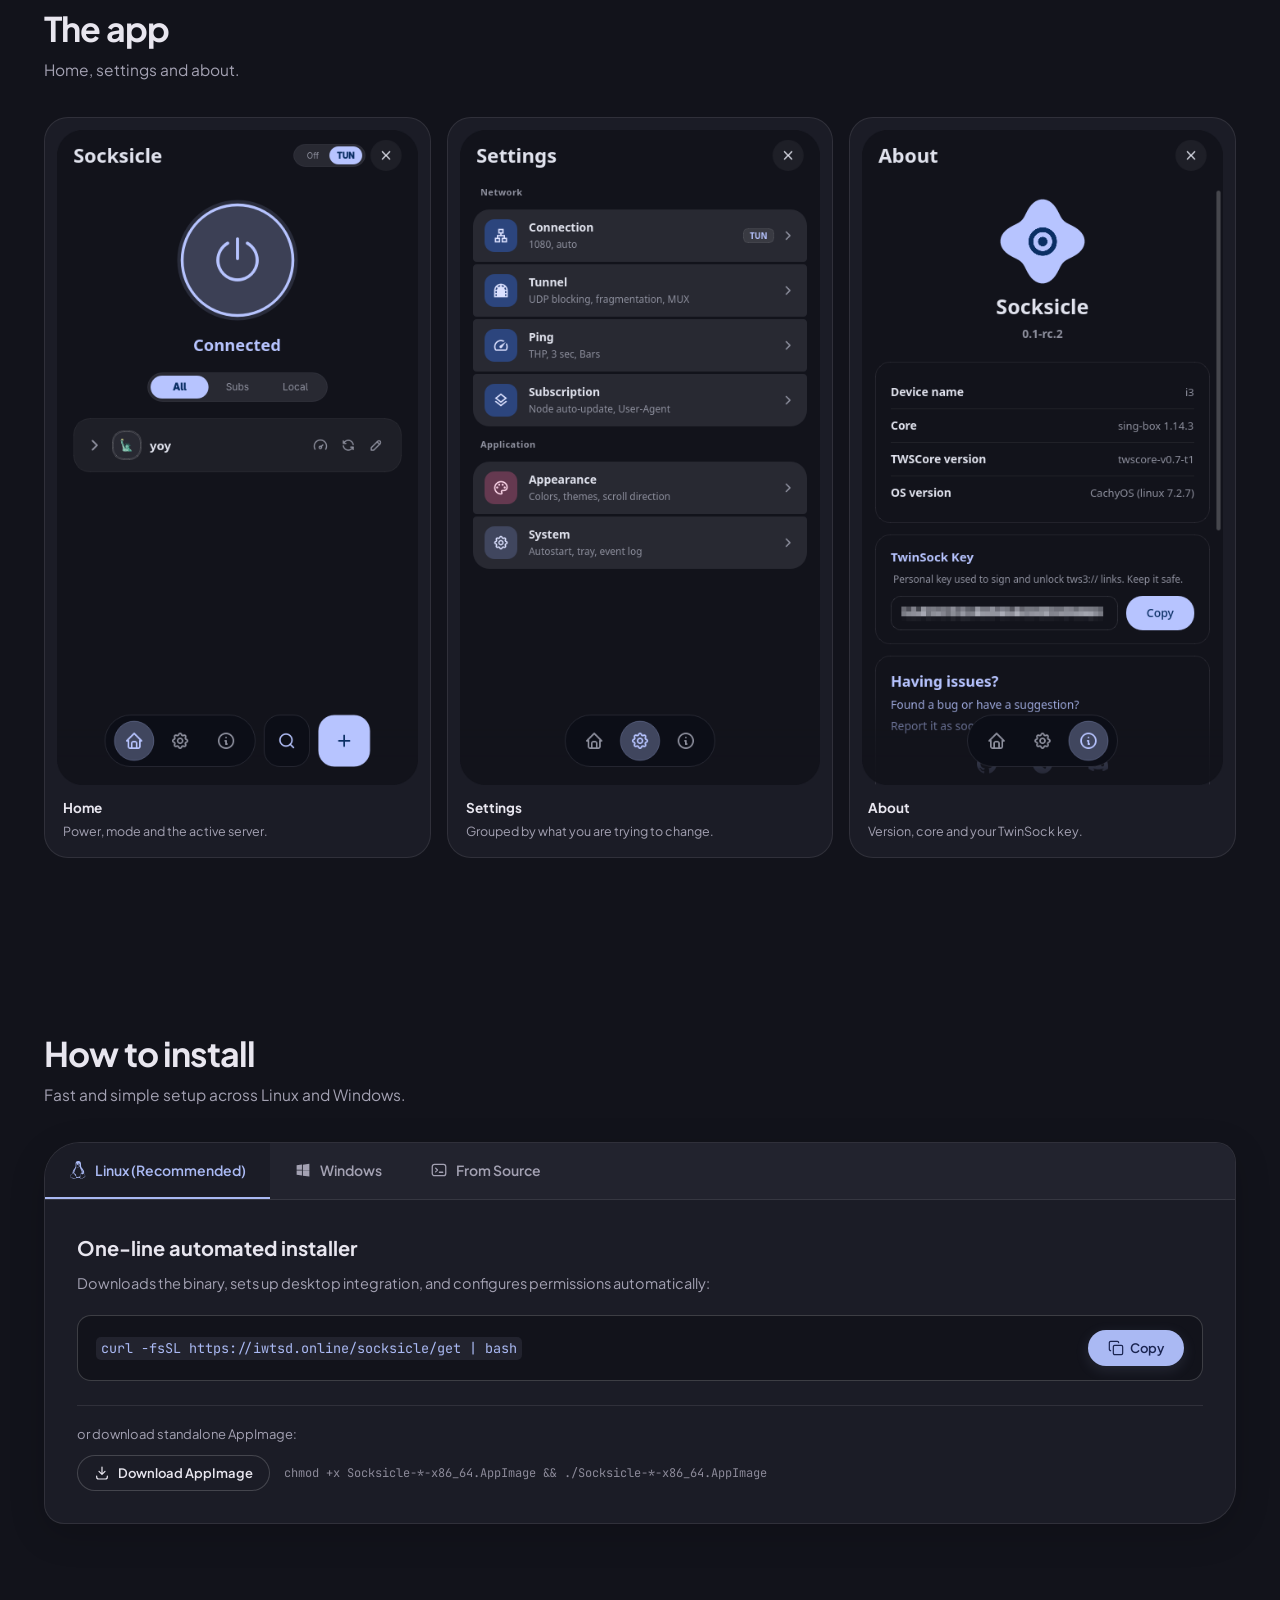
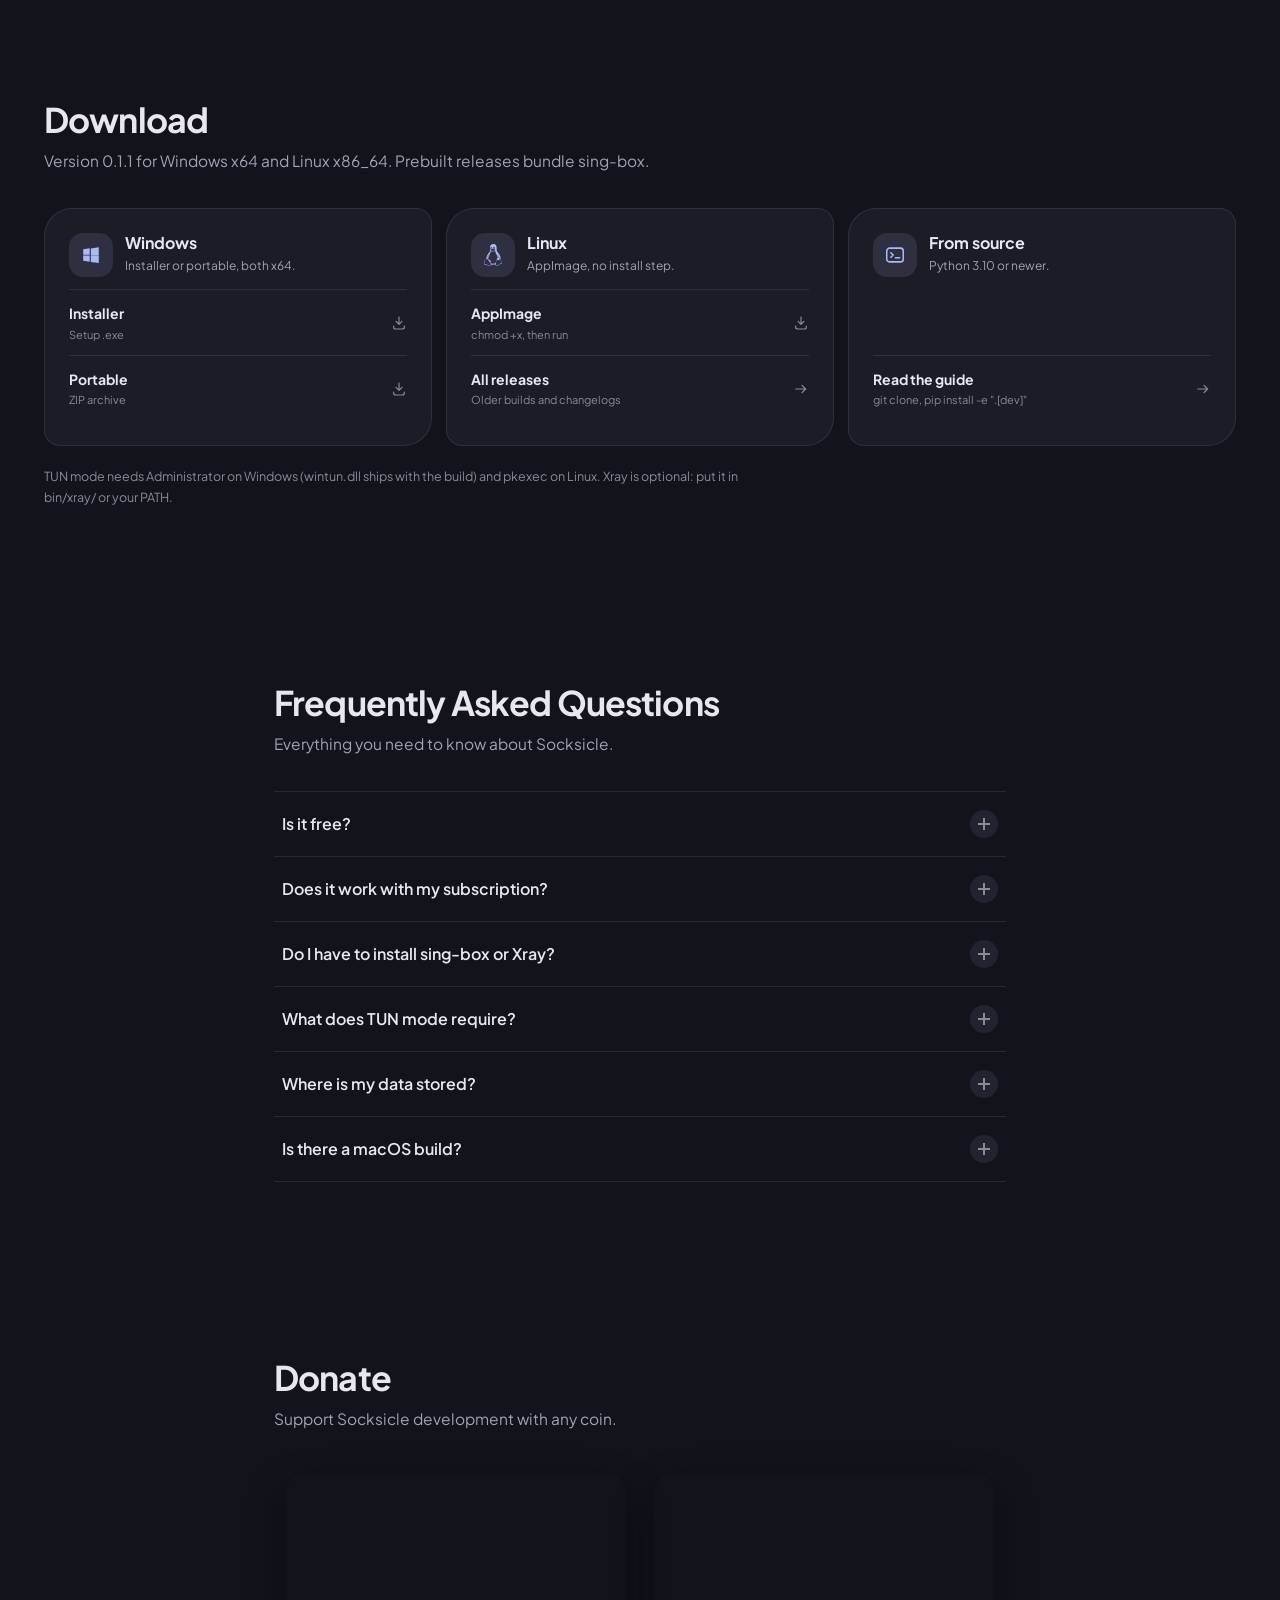
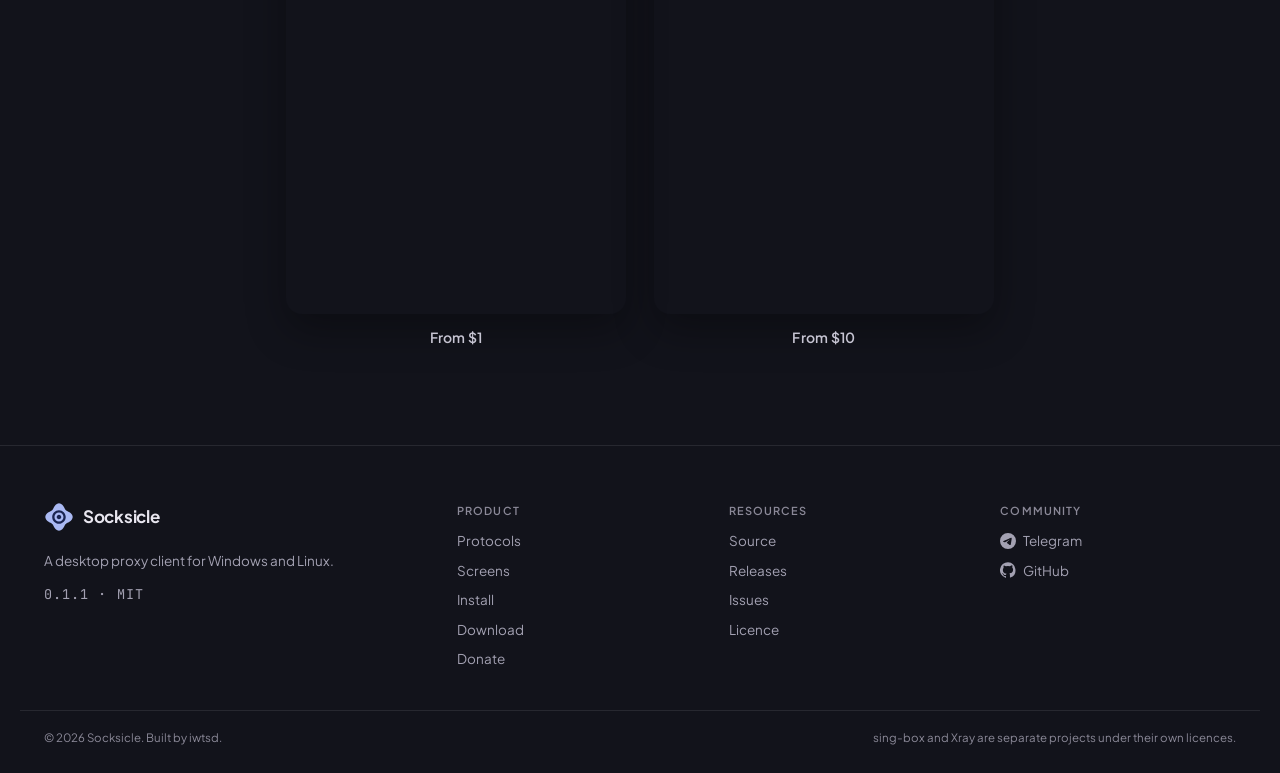
==== commit 157a37dd: "Add socksicle project page" ====
--- a/socksicle/index.html
+++ b/socksicle/index.html
@@ -1,1043 +1,600 @@
 <!doctype html>
-<html lang="ru" data-theme="dark">
+<html lang="en" data-theme="dark">
 <head>
-  <meta charset="utf-8">
-  <meta name="viewport" content="width=device-width, initial-scale=1, viewport-fit=cover">
-  <title>Socksicle - iwtsd</title>
-  <meta name="description" content="Socksicle. старый репозиторий закрыт, разработка перенесена в github.com/socksicle. идет полный редизайн и переписывание практически с нуля. скоро на android.">
-  <meta name="theme-color" content="#000000">
-  <link rel="canonical" href="https://iwtsd.online/socksicle/">
-  <meta name="robots" content="index, follow">
-  <meta name="author" content="iwtsd">
-
-  <!-- Open Graph -->
-  <meta property="og:type" content="website">
-  <meta property="og:site_name" content="iwtsd">
-  <meta property="og:title" content="Socksicle">
-  <meta property="og:description" content="Socksicle. старый репозиторий закрыт, разработка перенесена в github.com/socksicle. идет полный редизайн и переписывание практически с нуля. скоро на android.">
-  <meta property="og:url" content="https://iwtsd.online/socksicle/">
-  <meta property="og:image" content="https://iwtsd.online/assets/main.png">
-
-  <!-- Favicon (GitHub Avatar) -->
-  <link rel="icon" type="image/jpeg" href="https://avatars.githubusercontent.com/u/212236894?v=4">
-  <link rel="apple-touch-icon" href="https://avatars.githubusercontent.com/u/212236894?v=4">
-
-  <!-- Fonts: Google Sans Flex, Inter & JetBrains Mono -->
-  <link rel="preconnect" href="https://fonts.googleapis.com">
-  <link rel="preconnect" href="https://fonts.gstatic.com" crossorigin>
-  <link href="https://fonts.googleapis.com/css2?family=Google+Sans+Flex:wght@300;400;500;600;700;800&family=JetBrains+Mono:wght@400;500;600&family=Inter:wght@400;500;600;700&display=swap" rel="stylesheet">
-
-  <style>
-    :root {
-      --font-display: 'Google Sans Flex', -apple-system, BlinkMacSystemFont, 'Segoe UI', Roboto, sans-serif;
-      --font-body: 'Inter', -apple-system, BlinkMacSystemFont, 'Segoe UI', Roboto, sans-serif;
-      --font-mono: 'JetBrains Mono', ui-monospace, SFMono-Regular, monospace;
-
-      /* Pitch Black / Monolithic OLED Dark */
-      --bg-base: #000000;
-      --bg-card: #09090b;
-      --bg-card-subtle: #111114;
-      --bg-pill: #16161a;
-
-      --border: rgba(255, 255, 255, 0.08);
-      --border-hover: rgba(255, 255, 255, 0.2);
-
-      --text-main: #f4f4f5;
-      --text-muted: #8e8e93;
-      --text-dim: #52525b;
-
-      --radius-sm: 10px;
-      --radius-md: 18px;
-      --radius-lg: 26px;
-      --radius-full: 9999px;
+<meta charset="utf-8">
+<meta name="viewport" content="width=device-width, initial-scale=1">
+<title>Socksicle: proxy client for Windows and Linux</title>
+<meta name="description" content="A desktop proxy client for Windows and Linux. Six protocols, sing-box and Xray, TwinSock encrypted node exchange and a Material 3 interface.">
+<meta name="theme-color" content="#12131b">
+<link rel="canonical" href="https://iwtsd.online/socksicle/">
+<meta name="robots" content="index, follow, max-image-preview:large, max-snippet:-1, max-video-preview:-1">
+<meta name="keywords" content="самый красивый прокси клиент для пк, лучший vless клиент для windows и linux, клиент sing-box с графическим интерфейсом material 3, быстрый hysteria 2 клиент для компьютера, замена v2rayn и nekoray с красивым дизайном, красивый клиент shadowsocks vmess trojan для пк, бесплатный прокси клиент без рекламы, клиент с поддержкой системного tun режима, прокси клиент tuic v5 и xray, безопасный обмен серверами twinsock, most beautiful proxy client for pc, best vless client windows linux, modern sing-box desktop gui material 3, fast hysteria 2 pc client">
+<meta property="og:title" content="Socksicle: proxy client for Windows and Linux">
+<meta property="og:description" content="Six protocols, dual engine orchestration, TwinSock encrypted sharing in one Material 3 window.">
+<meta property="og:type" content="website">
+<meta property="og:url" content="https://iwtsd.online/socksicle/">
+<meta property="og:site_name" content="Socksicle">
+<meta property="og:image" content="https://iwtsd.online/socksicle/assets/main.png">
+<meta name="twitter:card" content="summary_large_image">
+<meta name="twitter:title" content="Socksicle: proxy client for Windows and Linux">
+<meta name="twitter:description" content="Six protocols, dual engine orchestration, TwinSock encrypted sharing in one Material 3 window.">
+<meta name="twitter:image" content="https://iwtsd.online/socksicle/assets/main.png">
+<link rel="icon" href="assets/favicon.svg" type="image/svg+xml">
+<link rel="preconnect" href="https://fonts.googleapis.com">
+<link rel="preconnect" href="https://fonts.gstatic.com" crossorigin>
+<link href="https://fonts.googleapis.com/css2?family=JetBrains+Mono:wght@400;500;600&family=Plus+Jakarta+Sans:wght@400;500;600;700;800&display=swap" rel="stylesheet">
+<link rel="stylesheet" href="styles.css">
+<script type="application/ld+json">
+{
+  "@context": "https://schema.org",
+  "@graph": [
+    {
+      "@type": "SoftwareApplication",
+      "name": "Socksicle",
+      "alternateName": [
+        "Самый красивый прокси-клиент для ПК",
+        "Лучший VLESS клиент для Windows и Linux",
+        "Клиент sing-box с графическим интерфейсом Material 3",
+        "Быстрый Hysteria 2 клиент для компьютера",
+        "Современная замена v2rayN и Nekoray с красивым дизайном",
+        "Красивый клиент Shadowsocks, VMess и Trojan для ПК",
+        "Бесплатный прокси-клиент без рекламы, аккаунтов и телеметрии",
+        "Надёжный клиент с поддержкой системного TUN режима",
+        "Клиент с поддержкой TUIC v5 и Xray core",
+        "Безопасный обмен серверами через зашифрованные ссылки TwinSock"
+      ],
+      "keywords": "самый красивый прокси клиент для пк, лучший vless клиент для windows и linux, sing-box material 3 gui, hysteria 2 desktop client, v2rayn nekoray alternative, shadowsocks vmess trojan client, free open source proxy client no telemetry, system tun mode, tuic v5 xray, twinsock p2p, most beautiful proxy client for pc, best vless client windows linux",
+      "applicationCategory": "NetworkingApplication",
+      "operatingSystem": "Windows 10, Windows 11, Linux",
+      "description": "Desktop proxy client for Windows and Linux built with PySide6 and Material 3. Supports Shadowsocks, VLESS, VMess, Hysteria 2, TUIC, and system TUN with sing-box and Xray orchestration.",
+      "url": "https://iwtsd.online/socksicle/",
+      "downloadUrl": "https://github.com/Socksicle/desktop/releases",
+      "license": "https://github.com/Socksicle/desktop/blob/main/LICENSE",
+      "offers": {
+        "@type": "Offer",
+        "price": "0",
+        "priceCurrency": "USD"
+      },
+      "author": {
+        "@type": "Person",
+        "name": "iwtsd"
+      },
+      "featureList": [
+        "Shadowsocks, VLESS, VMess, Hysteria 2, Trojan, TUIC",
+        "System TUN and Local SOCKS5 routing",
+        "sing-box and Xray dual-engine orchestration",
+        "Real-time TCP/QUIC handshake latency probing",
+        "TwinSock AES-256-GCM encrypted profile exchange",
+        "Built-in Kill Switch firewall integration",
+        "Zero telemetry and strict local configuration storage"
+      ]
+    },
+    {
+      "@type": "FAQPage",
+      "mainEntity": [
+        {
+          "@type": "Question",
+          "name": "Is Socksicle free?",
+          "acceptedAnswer": {
+            "@type": "Answer",
+            "text": "Yes. Socksicle is MIT licensed and completely free with full open source code on GitHub. There is no paid tier, no subscription, and no account required."
+          }
+        },
+        {
+          "@type": "Question",
+          "name": "Does Socksicle work with subscriptions?",
+          "acceptedAnswer": {
+            "@type": "Answer",
+            "text": "Yes. It supports HTTPS subscription links returning plain text, Base64, or SIP008 JSON, automatically refreshing nodes on schedule with SSRF protection."
+          }
+        },
+        {
+          "@type": "Question",
+          "name": "Do I have to install sing-box or Xray separately?",
+          "acceptedAnswer": {
+            "@type": "Answer",
+            "text": "No. Release builds bundle sing-box and wintun driver out-of-the-box. Xray is optional for specialized protocols like XHTTP."
+          }
+        },
+        {
+          "@type": "Question",
+          "name": "What does TUN mode require?",
+          "acceptedAnswer": {
+            "@type": "Answer",
+            "text": "Administrator privileges on Windows (wintun.dll included) and pkexec on Linux to configure the virtual network adapter. Local SOCKS5 mode requires no elevated permissions."
+          }
+        },
+        {
+          "@type": "Question",
+          "name": "Where is user data stored?",
+          "acceptedAnswer": {
+            "@type": "Answer",
+            "text": "Locally only: %APPDATA%\\socksicle\\ on Windows and ~/.config/socksicle/ on Linux. Nothing is uploaded to remote servers."
+          }
+        },
+        {
+          "@type": "Question",
+          "name": "Is there a macOS build?",
+          "acceptedAnswer": {
+            "@type": "Answer",
+            "text": "Not currently. Socksicle is explicitly designed for Windows and Linux."
+          }
+        }
+      ]
     }
-
-    *, *::before, *::after {
-      box-sizing: border-box;
-      margin: 0;
-      padding: 0;
+  ]
+}
+</script>
+<script>
+  (function () {
+    var savedLang = null;
+    try {
+      savedLang = localStorage.getItem('socksicle-lang');
+    } catch (e) {}
+    if (!savedLang && navigator.language && navigator.language.toLowerCase().startsWith('ru')) {
+      savedLang = 'ru';
     }
-
-    html {
-      scroll-behavior: smooth;
-      -webkit-font-smoothing: antialiased;
-      -moz-osx-font-smoothing: grayscale;
-      background-color: var(--bg-base);
-      -webkit-text-size-adjust: 100%;
-      text-size-adjust: 100%;
-    }
-
-    body {
-      background-color: var(--bg-base);
-      color: var(--text-main);
-      font-family: var(--font-body);
-      min-height: 100vh;
-      min-height: 100dvh;
-      line-height: 1.55;
-      overflow-x: hidden;
-      display: flex;
-      flex-direction: column;
-      -webkit-tap-highlight-color: transparent;
-      touch-action: manipulation;
-    }
-
-    img {
-      max-width: 100%;
-    }
-
-    .container {
-      width: 100%;
-      max-width: 960px;
-      margin: 0 auto;
-      padding: 0 24px;
-      padding-bottom: calc(env(safe-area-inset-bottom, 0px) + 0px);
-      display: flex;
-      flex-direction: column;
-      min-height: 100vh;
-      min-height: 100dvh;
-    }
-
-    /* Topbar matching main site */
-    .nav-bar {
-      position: sticky;
-      top: 18px;
-      z-index: 50;
-      display: flex;
-      align-items: center;
-      justify-content: space-between;
-      max-width: 920px;
-      margin: 18px auto 0;
-      padding: 9px 18px;
-      background: rgba(12, 14, 20, 0.72);
-      backdrop-filter: blur(20px);
-      -webkit-backdrop-filter: blur(20px);
-      border: 1px solid var(--border);
-      border-radius: var(--radius-full);
-      box-shadow: 0 1px 2px rgba(0, 0, 0, 0.3);
-      width: 100%;
-    }
-
-    .nav-brand {
-      display: inline-flex;
-      align-items: center;
-      gap: 10px;
-      text-decoration: none;
-      color: var(--text-main);
-      font-family: var(--font-display);
-      font-weight: 700;
-      font-size: 1.05rem;
-      letter-spacing: -0.02em;
-      line-height: 1;
-    }
-
-    .nav-brand span {
-      display: inline-block;
-      line-height: 1;
-      transform: translateY(-0.5px);
-    }
-
-    .nav-avatar {
-      width: 24px;
-      height: 24px;
-      border-radius: 50%;
-      object-fit: cover;
-      display: block;
-      border: 1px solid var(--border);
-      flex-shrink: 0;
-      vertical-align: middle;
-    }
-
-    .nav-controls {
-      display: flex;
-      align-items: center;
-      gap: 10px;
-    }
-
-    .back-btn {
-      display: inline-flex;
-      align-items: center;
-      gap: 6px;
-      font-family: var(--font-mono);
-      font-size: 0.76rem;
-      color: var(--text-muted);
-      text-decoration: none;
-      padding: 5px 12px;
-      border-radius: var(--radius-full);
-      background: var(--bg-card);
-      border: 1px solid var(--border);
-      transition: all 0.2s ease;
-    }
-
-    .back-btn:hover {
-      color: var(--text-main);
-      border-color: var(--border-hover);
-      background: var(--bg-card-subtle);
-    }
-
-    .segmented-lang {
-      display: inline-flex;
-      background: rgba(255, 255, 255, 0.04);
-      border: 1px solid var(--border);
-      border-radius: var(--radius-full);
-      padding: 3px;
-      gap: 2px;
-    }
-
-    .lang-btn {
-      background: transparent;
-      border: none;
-      color: var(--text-dim);
-      font-family: var(--font-mono);
-      font-size: 0.75rem;
-      font-weight: 600;
-      padding: 4px 10px;
-      border-radius: var(--radius-full);
-      cursor: pointer;
-      transition: all 0.2s ease;
-    }
-
-    .lang-btn:hover {
-      color: var(--text-main);
-    }
-
-    .lang-btn.active {
-      background: #161924;
-      color: var(--text-main);
-      box-shadow: 0 1px 3px rgba(0, 0, 0, 0.2);
-    }
-
-    /* Content Area */
-    main {
-      flex: 1;
-      padding: 40px 0 70px;
-      display: flex;
-      flex-direction: column;
-      gap: 56px;
-    }
-
-    /* Hero */
-    .hero {
-      display: flex;
-      flex-direction: column;
-      align-items: flex-start;
-      gap: 20px;
-      width: 100%;
-    }
-
-    .hero-header {
-      display: flex;
-      align-items: center;
-      gap: 16px;
-    }
-
-    .hero-icon {
-      width: 58px;
-      height: 58px;
-      border-radius: 18px;
-      background: var(--bg-card);
-      border: 1px solid var(--border);
-      padding: 8px;
-      display: flex;
-      align-items: center;
-      justify-content: center;
-      flex-shrink: 0;
-    }
-
-    .hero-icon svg {
-      width: 100%;
-      height: 100%;
-    }
-
-    .hero-title-group {
-      display: flex;
-      flex-direction: column;
-      gap: 2px;
-    }
-
-    .hero-title {
-      font-family: var(--font-display);
-      font-size: 2.2rem;
-      font-weight: 800;
-      letter-spacing: -0.04em;
-      line-height: 1.1;
-      color: var(--text-main);
-    }
-
-    .hero-version {
-      font-family: var(--font-mono);
-      font-size: 0.85rem;
-      color: var(--text-dim);
-    }
-
-    /* Clean Statement Note without any glowing dots */
-    .note-card {
-      width: 100%;
-      background: var(--bg-card);
-      border: 1px solid var(--border);
-      border-radius: var(--radius-md);
-      padding: 20px 24px;
-      display: flex;
-      flex-direction: column;
-      gap: 10px;
-      transition: border-color 0.2s ease;
-    }
-
-    .note-card:hover {
-      border-color: var(--border-hover);
-    }
-
-    .note-line {
-      font-size: 0.95rem;
-      color: var(--text-muted);
-      line-height: 1.6;
-    }
-
-    .note-line strong {
-      color: var(--text-main);
-      font-weight: 600;
-    }
-
-    .note-line em {
-      color: var(--text-main);
-      font-style: italic;
-    }
-
-    .note-line a {
-      color: var(--text-main);
-      text-decoration: underline;
-      text-underline-offset: 3px;
-      text-decoration-color: rgba(255, 255, 255, 0.35);
-      transition: all 0.2s ease;
-    }
-
-    .note-line a:hover {
-      text-decoration-color: #ffffff;
-      color: #ffffff;
-    }
-
-    .note-sub {
-      font-size: 0.85rem;
-      color: var(--text-dim);
-      font-family: var(--font-mono);
-    }
-
-    /* Links Row */
-    .hero-buttons {
-      display: flex;
-      align-items: center;
-      gap: 12px;
-      flex-wrap: wrap;
-    }
-
-    .btn {
-      display: inline-flex;
-      align-items: center;
-      gap: 8px;
-      padding: 10px 18px;
-      border-radius: var(--radius-full);
-      font-family: var(--font-mono);
-      font-size: 0.82rem;
-      font-weight: 500;
-      text-decoration: none;
-      cursor: pointer;
-      border: 1px solid var(--border);
-      background: var(--bg-card);
-      color: var(--text-main);
-      transition: all 0.2s ease;
-      user-select: none;
-    }
-
-    .btn:hover {
-      background: var(--bg-card-subtle);
-      border-color: var(--border-hover);
-      transform: translateY(-1px);
-    }
-
-    .btn-github {
-      background: #ffffff;
-      color: #000000;
-      border-color: #ffffff;
-    }
-
-    .btn-github:hover {
-      background: #e4e4e7;
-      border-color: #e4e4e7;
-      color: #000000;
-    }
-
-    .btn svg {
-      width: 15px;
-      height: 15px;
-      fill: currentColor;
-    }
-
-    /* Screenshots Section */
-    .section-block {
-      display: flex;
-      flex-direction: column;
-      gap: 20px;
-    }
-
-    .section-header {
-      display: flex;
-      flex-direction: column;
-      gap: 4px;
-    }
-
-    .section-title {
-      font-family: var(--font-display);
-      font-size: 1.25rem;
-      font-weight: 700;
-      letter-spacing: -0.02em;
-      color: var(--text-main);
-      display: flex;
-      align-items: center;
-      gap: 8px;
-    }
-
-    .section-desc {
-      font-size: 0.86rem;
-      color: var(--text-dim);
-    }
-
-    /* 3 Device Columns */
-    .shots-row {
-      display: grid;
-      grid-template-columns: repeat(3, 1fr);
-      gap: 20px;
-      width: 100%;
-    }
-
-    .shot-box {
-      background: var(--bg-card);
-      border: 1px solid var(--border);
-      border-radius: var(--radius-lg);
-      padding: 18px;
-      display: flex;
-      flex-direction: column;
-      align-items: center;
-      gap: 14px;
-      cursor: zoom-in;
-      transition: all 0.25s cubic-bezier(0.16, 1, 0.3, 1);
-      position: relative;
-    }
-
-    .shot-box:hover {
-      border-color: var(--border-hover);
-      transform: translateY(-3px);
-      background: var(--bg-card-subtle);
-    }
-
-    .shot-img-container {
-      width: 100%;
-      display: flex;
-      justify-content: center;
-      align-items: center;
-      border-radius: 18px;
-      background: #000000;
-      overflow: hidden;
-      padding: 4px;
-    }
-
-    .shot-img-container img {
-      width: 100%;
-      height: auto;
-      max-height: 480px;
-      object-fit: contain;
-      display: block;
-      border-radius: 14px;
-      transition: transform 0.25s ease;
-    }
-
-    .shots-row.mobile .shot-img-container img {
-      max-height: 520px;
-    }
-
-    .shot-box:hover .shot-img-container img {
-      transform: scale(1.02);
-    }
-
-    .shot-info {
-      width: 100%;
-      display: flex;
-      flex-direction: column;
-      gap: 3px;
-      text-align: center;
-    }
-
-    .shot-name {
-      font-family: var(--font-display);
-      font-size: 0.95rem;
-      font-weight: 600;
-      color: var(--text-main);
-    }
-
-    .shot-caption {
-      font-size: 0.78rem;
-      color: var(--text-dim);
-      line-height: 1.4;
-    }
-
-    /* Lightbox Modal */
-    .lightbox {
-      position: fixed;
-      inset: 0;
-      z-index: 200;
-      background: rgba(0, 0, 0, 0.94);
-      backdrop-filter: blur(16px);
-      -webkit-backdrop-filter: blur(16px);
-      display: flex;
-      align-items: center;
-      justify-content: center;
-      padding: 24px;
-      opacity: 0;
-      visibility: hidden;
-      transition: all 0.22s ease;
-      cursor: zoom-out;
-    }
-
-    .lightbox.open {
-      opacity: 1;
-      visibility: visible;
-    }
-
-    .lightbox img {
-      max-width: 92vw;
-      max-height: 88vh;
-      object-fit: contain;
-      border-radius: 20px;
-      box-shadow: 0 30px 80px rgba(0, 0, 0, 0.9);
-      border: 1px solid rgba(255, 255, 255, 0.12);
-      transform: scale(0.96);
-      transition: transform 0.22s ease;
-    }
-
-    .lightbox.open img {
-      transform: scale(1);
-    }
-
-    .lightbox-close {
-      position: absolute;
-      top: 24px;
-      right: 24px;
-      width: 40px;
-      height: 40px;
-      border-radius: var(--radius-full);
-      background: rgba(255, 255, 255, 0.08);
-      border: 1px solid rgba(255, 255, 255, 0.14);
-      color: #ffffff;
-      display: flex;
-      align-items: center;
-      justify-content: center;
-      cursor: pointer;
-      transition: all 0.2s ease;
-      font-size: 1rem;
-    }
-
-    .lightbox-close:hover {
-      background: rgba(255, 255, 255, 0.2);
-      transform: scale(1.08);
-    }
-
-    /* Footer */
-    footer {
-      margin-top: auto;
-      padding: 24px 0 32px;
-      border-top: 1px solid var(--border);
-      display: flex;
-      align-items: center;
-      justify-content: space-between;
-      gap: 14px;
-      font-size: 0.82rem;
-      color: var(--text-dim);
-      flex-wrap: wrap;
-    }
-
-    .footer-links {
-      display: flex;
-      gap: 16px;
-      align-items: center;
-    }
-
-    .footer-link {
-      color: var(--text-muted);
-      text-decoration: none;
-      transition: color 0.2s ease;
-    }
-
-    .footer-link:hover {
-      color: var(--text-main);
-    }
-
-    @media (max-width: 768px) {
-      .container {
-        padding: 0 16px;
-        padding-top: env(safe-area-inset-top, 0px);
-      }
-      .nav-bar {
-        top: calc(env(safe-area-inset-top, 0px) + 10px);
-        margin-top: 10px;
-        padding: 8px 8px 8px 12px;
-        gap: 8px;
-        row-gap: 8px;
-        flex-wrap: wrap;
-        border-radius: 22px;
-        max-width: 100%;
-      }
-      .nav-brand {
-        font-size: 0.95rem;
-        white-space: nowrap;
-        min-width: 0;
-      }
-      .nav-controls {
-        gap: 6px;
-        flex-shrink: 0;
-        flex-wrap: wrap;
-        justify-content: flex-end;
-        min-width: 0;
-      }
-      .back-btn {
-        font-size: 0.7rem;
-        padding: 6px 10px;
-        min-height: 32px;
-        white-space: nowrap;
-        max-width: 100%;
-      }
-      .lang-btn {
-        padding: 6px 10px;
-        min-height: 32px;
-      }
-      main {
-        padding: 24px 0 40px;
-        gap: 36px;
-      }
-      .hero-header {
-        gap: 12px;
-      }
-      .hero-icon {
-        width: 48px;
-        height: 48px;
-        border-radius: 15px;
-      }
-      .hero-buttons {
-        display: grid;
-        grid-template-columns: 1fr 1fr;
-        width: 100%;
-      }
-      .hero-buttons .btn {
-        justify-content: center;
-        min-width: 0;
-        min-height: 48px;
-        padding: 0 14px;
-        overflow: hidden;
-      }
-      .hero-buttons .btn svg {
-        flex-shrink: 0;
-      }
-      .hero-buttons .btn span {
-        min-width: 0;
-        overflow: hidden;
-        text-overflow: ellipsis;
-      }
-      .hero-buttons .btn-github {
-        grid-column: span 2;
-      }
-      .note-card {
-        padding: 16px;
-      }
-      .note-line {
-        font-size: 0.88rem;
-      }
-      .shots-row {
-        grid-template-columns: 1fr;
-        gap: 14px;
-      }
-      .shot-box {
-        padding: 14px;
-      }
-      .shot-img-container img {
-        max-height: 420px;
-      }
-      .shots-row.mobile .shot-img-container img {
-        max-height: 480px;
-      }
-      .hero-title {
-        font-size: clamp(1.6rem, 8vw, 1.85rem);
-      }
-      .lightbox {
-        padding: 12px;
-        padding-bottom: calc(12px + env(safe-area-inset-bottom, 0px));
-      }
-      .lightbox img {
-        max-width: calc(100vw - 24px);
-        max-height: 82vh;
-        max-height: 82dvh;
-      }
-      .lightbox-close {
-        top: calc(12px + env(safe-area-inset-top, 0px));
-        right: 12px;
-        width: 44px;
-        height: 44px;
-      }
-      footer {
-        flex-direction: column;
-        text-align: center;
-        gap: 12px;
-        padding-bottom: calc(20px + env(safe-area-inset-bottom, 0px));
-      }
-      .footer-links {
-        justify-content: center;
-        flex-wrap: wrap;
-        gap: 12px;
-      }
-    }
-
-    @media (max-width: 380px) {
-      .nav-bar {
-        padding: 6px 6px 6px 10px;
-        gap: 6px;
-        border-radius: 20px;
-      }
-      .nav-brand {
-        font-size: 0.88rem;
-      }
-      .back-btn {
-        font-size: 0.66rem;
-        padding: 6px 8px;
-      }
-      .back-btn .back-text {
-        display: none;
-      }
-      .hero-buttons {
-        grid-template-columns: 1fr;
-      }
-      .hero-buttons .btn-github {
-        grid-column: span 1;
-      }
-    }
-  </style>
+    document.documentElement.lang = savedLang || 'en';
+    document.documentElement.classList.add('js');
+  })();
+</script>
 </head>
 <body>
 
-  <div class="container">
-
-    <!-- Navbar -->
-    <header class="nav-bar">
-      <a href="../" class="nav-brand">
-        <img src="https://avatars.githubusercontent.com/u/212236894?v=4" alt="iwtsd" class="nav-avatar" width="24" height="24">
-        <span>iwtsd</span>
+<svg class="sprite" aria-hidden="true" focusable="false">
+  <symbol id="i-refresh" viewBox="0 0 24 24"><path d="M20 12a8 8 0 1 1-2.6-5.9" fill="none" stroke="currentColor" stroke-width="1.7" stroke-linecap="round"/><path d="M20 4v4.5h-4.5" fill="none" stroke="currentColor" stroke-width="1.7" stroke-linecap="round" stroke-linejoin="round"/></symbol>
+  <symbol id="i-key" viewBox="0 0 24 24"><circle cx="8" cy="8" r="4" fill="none" stroke="currentColor" stroke-width="1.7"/><path d="m11 11 9 9m-3.5-2.5 2-2m-4.5-1.5 2-2" fill="none" stroke="currentColor" stroke-width="1.7" stroke-linecap="round"/></symbol>
+  <symbol id="i-download" viewBox="0 0 24 24"><path d="M12 3v11m0 0 4.5-4.5M12 14l-4.5-4.5" fill="none" stroke="currentColor" stroke-width="1.8" stroke-linecap="round" stroke-linejoin="round"/><path d="M4 16.5V18a3 3 0 0 0 3 3h10a3 3 0 0 0 3-3v-1.5" fill="none" stroke="currentColor" stroke-width="1.8" stroke-linecap="round"/></symbol>
+  <symbol id="i-windows" viewBox="0 0 24 24"><path d="M3.5 5.6 10.6 4.6v7H3.5v-6Zm0 12.8 7.1 1v-6.9H3.5v5.9Zm8.3 1.2 8.7 1.2v-8.3h-8.7v7.1Zm0-14.6v7.2h8.7V3.6l-8.7 1.4Z" fill="currentColor"/></symbol>
+  <symbol id="i-linux" viewBox="0 0 24 24"><path d="M12.504 0c-.155 0-.315.008-.48.021-4.226.333-3.105 4.807-3.17 6.298-.076 1.092-.3 1.953-1.05 3.02-.885 1.051-2.127 2.75-2.716 4.521-.278.832-.41 1.684-.287 2.489a.424.424 0 00-.11.135c-.26.268-.45.6-.663.839-.199.199-.485.267-.797.4-.313.136-.658.269-.864.68-.09.189-.136.394-.132.602 0 .199.027.4.055.536.058.399.116.728.04.97-.249.68-.28 1.145-.106 1.484.174.334.535.47.94.601.81.2 1.91.135 2.774.6.926.466 1.866.67 2.616.47.526-.116.97-.464 1.208-.946.587-.003 1.23-.269 2.26-.334.699-.058 1.574.267 2.577.2.025.134.063.198.114.333l.003.003c.391.778 1.113 1.132 1.884 1.071.771-.06 1.592-.536 2.257-1.306.631-.765 1.683-1.084 2.378-1.503.348-.199.629-.469.649-.853.023-.4-.2-.811-.714-1.376v-.097l-.003-.003c-.17-.2-.25-.535-.338-.926-.085-.401-.182-.786-.492-1.046h-.003c-.059-.054-.123-.067-.188-.135a.357.357 0 00-.19-.064c.431-1.278.264-2.55-.173-3.694-.533-1.41-1.465-2.638-2.175-3.483-.796-1.005-1.576-1.957-1.56-3.368.026-2.152.236-6.133-3.544-6.139zm.529 3.405h.013c.213 0 .396.062.584.198.19.135.33.332.438.533.105.259.158.459.166.724 0-.02.006-.04.006-.06v.105a.086.086 0 01-.004-.021l-.004-.024a1.807 1.807 0 01-.15.706.953.953 0 01-.213.335.71.71 0 00-.088-.042c-.104-.045-.198-.064-.284-.133a1.312 1.312 0 00-.22-.066c.05-.06.146-.133.183-.198.053-.128.082-.264.088-.402v-.02a1.21 1.21 0 00-.061-.4c-.045-.134-.101-.2-.183-.333-.084-.066-.167-.132-.267-.132h-.016c-.093 0-.176.03-.262.132a.8.8 0 00-.205.334 1.18 1.18 0 00-.09.4v.019c.002.089.008.179.02.267-.193-.067-.438-.135-.607-.202a1.635 1.635 0 01-.018-.2v-.02a1.772 1.772 0 01.15-.768c.082-.22.232-.406.43-.533a.985.985 0 01.594-.2zm-2.962.059h.036c.142 0 .27.048.399.135.146.129.264.288.344.465.09.199.14.4.153.667v.004c.007.134.006.2-.002.266v.08c-.03.007-.056.018-.083.024-.152.055-.274.135-.393.2.012-.09.013-.18.003-.267v-.015c-.012-.133-.04-.2-.082-.333a.613.613 0 00-.166-.267.248.248 0 00-.183-.064h-.021c-.071.006-.13.04-.186.132a.552.552 0 00-.12.27.944.944 0 00-.023.33v.015c.012.135.037.2.08.334.046.134.098.2.166.268.01.009.02.018.034.024-.07.057-.117.07-.176.136a.304.304 0 01-.131.068 2.62 2.62 0 01-.275-.402 1.772 1.772 0 01-.155-.667 1.759 1.759 0 01.08-.668 1.43 1.43 0 01.283-.535c.128-.133.26-.2.418-.2zm1.37 1.706c.332 0 .733.065 1.216.399.293.2.523.269 1.052.468h.003c.255.136.405.266.478.399v-.131a.571.571 0 01.016.47c-.123.31-.516.643-1.063.842v.002c-.268.135-.501.333-.775.465-.276.135-.588.292-1.012.267a1.139 1.139 0 01-.448-.067 3.566 3.566 0 01-.322-.198c-.195-.135-.363-.332-.612-.465v-.005h-.005c-.4-.246-.616-.512-.686-.71-.07-.268-.005-.47.193-.6.224-.135.38-.271.483-.336.104-.074.143-.102.176-.131h.002v-.003c.169-.202.436-.47.839-.601.139-.036.294-.065.466-.065zm2.8 2.142c.358 1.417 1.196 3.475 1.735 4.473.286.534.855 1.659 1.102 3.024.156-.005.33.018.513.064.646-1.671-.546-3.467-1.089-3.966-.22-.2-.232-.335-.123-.335.59.534 1.365 1.572 1.646 2.757.13.535.16 1.104.021 1.67.067.028.135.06.205.067 1.032.534 1.413.938 1.23 1.537v-.043c-.06-.003-.12 0-.18 0h-.016c.151-.467-.182-.825-1.065-1.224-.915-.4-1.646-.336-1.77.465-.008.043-.013.066-.018.135-.068.023-.139.053-.209.064-.43.268-.662.669-.793 1.187-.13.533-.17 1.156-.205 1.869v.003c-.02.334-.17.838-.319 1.35-1.5 1.072-3.58 1.538-5.348.334a2.645 2.645 0 00-.402-.533 1.45 1.45 0 00-.275-.333c.182 0 .338-.03.465-.067a.615.615 0 00.314-.334c.108-.267 0-.697-.345-1.163-.345-.467-.931-.995-1.788-1.521-.63-.4-.986-.87-1.15-1.396-.165-.534-.143-1.085-.015-1.645.245-1.07.873-2.11 1.274-2.763.107-.065.037.135-.408.974-.396.751-1.14 2.497-.122 3.854a8.123 8.123 0 01.647-2.876c.564-1.278 1.743-3.504 1.836-5.268.048.036.217.135.289.202.218.133.38.333.59.465.21.201.477.335.876.335.039.003.075.006.11.006.412 0 .73-.134.997-.268.29-.134.52-.334.74-.4h.005c.467-.135.835-.402 1.044-.7zm2.185 8.958c.037.6.343 1.245.882 1.377.588.134 1.434-.333 1.791-.765l.211-.01c.315-.007.577.01.847.268l.003.003c.208.199.305.53.391.876.085.4.154.78.409 1.066.486.527.645.906.636 1.14l.003-.007v.018l-.003-.012c-.015.262-.185.396-.498.595-.63.401-1.746.712-2.457 1.57-.618.737-1.37 1.14-2.036 1.191-.664.053-1.237-.2-1.574-.898l-.005-.003c-.21-.4-.12-1.025.056-1.69.176-.668.428-1.344.463-1.897.037-.714.076-1.335.195-1.814.12-.465.308-.797.641-.984l.045-.022zm-10.814.049h.01c.053 0 .105.005.157.014.376.055.706.333 1.023.752l.91 1.664.003.003c.243.533.754 1.064 1.189 1.637.434.598.77 1.131.729 1.57v.006c-.057.744-.48 1.148-1.125 1.294-.645.135-1.52.002-2.395-.464-.968-.536-2.118-.469-2.857-.602-.369-.066-.61-.2-.723-.4-.11-.2-.113-.602.123-1.23v-.004l.002-.003c.117-.334.03-.752-.027-1.118-.055-.401-.083-.71.043-.94.16-.334.396-.4.69-.533.294-.135.64-.202.915-.47h.002v-.002c.256-.268.445-.601.668-.838.19-.201.38-.336.663-.336zm7.159-9.074c-.435.201-.945.535-1.488.535-.542 0-.97-.267-1.28-.466-.154-.134-.28-.268-.373-.335-.164-.134-.144-.333-.074-.333.109.016.129.134.199.2.096.066.215.2.36.333.292.2.68.467 1.167.467.485 0 1.053-.267 1.398-.466.195-.135.445-.334.648-.467.156-.136.149-.267.279-.267.128.016.034.134-.147.332a8.097 8.097 0 01-.69.468zm-1.082-1.583V5.64c-.006-.02.013-.042.029-.05.074-.043.18-.027.26.004.063 0 .16.067.15.135-.006.049-.085.066-.135.066-.055 0-.092-.043-.141-.068-.052-.018-.146-.008-.163-.065zm-.551 0c-.02.058-.113.049-.166.066-.047.025-.086.068-.14.068-.05 0-.13-.02-.136-.068-.01-.066.088-.133.15-.133.08-.031.184-.047.259-.005.019.009.036.03.03.05v.02h.003z" fill="currentColor"/></symbol>
+  <symbol id="i-github" viewBox="0 0 24 24"><path d="M12 .3a12 12 0 0 0-3.8 23.4c.6.1.8-.3.8-.6v-2c-3.3.7-4-1.6-4-1.6-.6-1.4-1.4-1.8-1.4-1.8-1.1-.7.1-.7.1-.7 1.2.1 1.8 1.2 1.8 1.2 1.1 1.8 2.8 1.3 3.5 1 .1-.8.4-1.3.8-1.6-2.7-.3-5.5-1.3-5.5-5.9 0-1.3.5-2.4 1.2-3.2-.1-.3-.5-1.5.1-3.2 0 0 1-.3 3.3 1.2a11.5 11.5 0 0 1 6 0C17.3 4.7 18.3 5 18.3 5c.6 1.7.2 2.9.1 3.2.8.8 1.2 1.9 1.2 3.2 0 4.6-2.8 5.6-5.5 5.9.4.4.8 1.1.8 2.2v3.3c0 .3.2.7.8.6A12 12 0 0 0 12 .3Z" fill="currentColor"/></symbol>
+  <symbol id="i-telegram" viewBox="0 0 24 24"><path d="M11.94 0A12 12 0 0 0 0 12a12 12 0 0 0 12 12 12 12 0 0 0 12-12A12 12 0 0 0 12 0h-.06Zm4.97 7.22c.1 0 .32.03.46.14a.5.5 0 0 1 .17.33c.02.1.04.3.02.47-.18 1.9-.96 6.5-1.36 8.63-.17.9-.5 1.2-.82 1.23-.7.06-1.22-.46-1.9-.9-1.05-.7-1.65-1.13-2.68-1.8-1.18-.78-.41-1.21.26-1.91.18-.19 3.25-2.98 3.31-3.23 0-.03.01-.15-.06-.21s-.17-.05-.25-.03c-.1.03-1.79 1.14-5.06 3.35-.48.33-.91.49-1.3.48-.43 0-1.25-.24-1.86-.44-.76-.24-1.35-.37-1.3-.79.03-.21.33-.44.9-.66 3.5-1.52 5.83-2.53 7-3.01 3.33-1.39 4.02-1.63 4.47-1.64Z" fill="currentColor"/></symbol>
+  <symbol id="i-external" viewBox="0 0 24 24"><path d="M14 4h6v6M20 4l-8.5 8.5" fill="none" stroke="currentColor" stroke-width="1.8" stroke-linecap="round" stroke-linejoin="round"/><path d="M18.5 14v4a2.5 2.5 0 0 1-2.5 2.5H6A2.5 2.5 0 0 1 3.5 18V8A2.5 2.5 0 0 1 6 5.5h4" fill="none" stroke="currentColor" stroke-width="1.8" stroke-linecap="round"/></symbol>
+  <symbol id="i-arrow" viewBox="0 0 24 24"><path d="M4 12h15m0 0-5.5-5.5M19 12l-5.5 5.5" fill="none" stroke="currentColor" stroke-width="1.8" stroke-linecap="round" stroke-linejoin="round"/></symbol>
+  <symbol id="i-chevron" viewBox="0 0 24 24"><path d="m9 6 6 6-6 6" fill="none" stroke="currentColor" stroke-width="1.8" stroke-linecap="round" stroke-linejoin="round"/></symbol>
+  <symbol id="i-sun" viewBox="0 0 24 24"><circle cx="12" cy="12" r="4.2" fill="none" stroke="currentColor" stroke-width="1.7"/><path d="M12 2.5v2M12 19.5v2M2.5 12h2M19.5 12h2M5.2 5.2l1.4 1.4M17.4 17.4l1.4 1.4M18.8 5.2l-1.4 1.4M6.6 17.4l-1.4 1.4" fill="none" stroke="currentColor" stroke-width="1.7" stroke-linecap="round"/></symbol>
+  <symbol id="i-moon" viewBox="0 0 24 24"><path d="M20 14.5A8.5 8.5 0 0 1 9.5 4a8.5 8.5 0 1 0 10.5 10.5Z" fill="none" stroke="currentColor" stroke-width="1.7" stroke-linejoin="round"/></symbol>
+  <symbol id="i-menu" viewBox="0 0 24 24"><path d="M4 7h16M4 12h16M4 17h16" fill="none" stroke="currentColor" stroke-width="1.9" stroke-linecap="round"/></symbol>
+  <symbol id="i-close" viewBox="0 0 24 24"><path d="m6 6 12 12M18 6 6 18" fill="none" stroke="currentColor" stroke-width="1.9" stroke-linecap="round"/></symbol>
+  <symbol id="i-terminal" viewBox="0 0 24 24"><rect x="3" y="4.5" width="18" height="15" rx="3" fill="none" stroke="currentColor" stroke-width="1.7"/><path d="m7.5 9.5 2.5 2.5-2.5 2.5M12.5 15H17" fill="none" stroke="currentColor" stroke-width="1.7" stroke-linecap="round" stroke-linejoin="round"/></symbol>
+  <symbol id="i-copy" viewBox="0 0 24 24"><rect width="14" height="14" x="8" y="8" rx="2" ry="2" fill="none" stroke="currentColor" stroke-width="1.8" stroke-linecap="round" stroke-linejoin="round"/><path d="M4 16c-1.1 0-2-.9-2-2V4c0-1.1.9-2 2-2h10c1.1 0 2 .9 2 2" fill="none" stroke="currentColor" stroke-width="1.8" stroke-linecap="round" stroke-linejoin="round"/></symbol>
+  <symbol id="i-check" viewBox="0 0 24 24"><path d="M20 6 9 17l-5-5" fill="none" stroke="currentColor" stroke-width="2.2" stroke-linecap="round" stroke-linejoin="round"/></symbol>
+  <symbol id="i-activity" viewBox="0 0 24 24"><path d="M22 12h-4l-3 9L9 3l-3 9H2" fill="none" stroke="currentColor" stroke-width="1.8" stroke-linecap="round" stroke-linejoin="round"/></symbol>
+</svg>
+
+<a class="skip" href="#main" data-i18n="nav.skip">Skip to content</a>
+
+<header class="appbar" id="appbar">
+  <div class="appbar__inner">
+    <a class="brand" href="#top" aria-label="Socksicle home">
+      <img class="brand__mark" src="assets/logo-mark.svg" alt="" width="30" height="30">
+      <span class="brand__name">Socksicle</span>
+    </a>
+
+    <nav class="nav" id="nav" aria-label="Primary">
+      <a href="#protocols" data-i18n="nav.protocols">Protocols</a>
+      <a href="#screens" data-i18n="nav.screens">Screens</a>
+      <a href="#install" data-i18n="nav.install">Install</a>
+      <a href="#download" data-i18n="nav.download">Download</a>
+      <a href="#faq" data-i18n="nav.faq">FAQ</a>
+      <a href="#donate" data-i18n="nav.donate">Donate</a>
+      <a href="https://github.com/Socksicle/desktop" target="_blank" rel="noopener">GitHub<svg class="i i--14" aria-hidden="true"><use href="#i-external"/></svg></a>
+    </nav>
+
+    <div class="appbar__actions">
+      <!-- Language switcher -->
+      <div class="lang-switch" data-lang="en" role="group" aria-label="Language selector">
+        <span class="lang-switch__slider" aria-hidden="true"></span>
+        <button class="lang-switch__btn" type="button" data-lang-btn="en" aria-pressed="true">EN</button>
+        <button class="lang-switch__btn" type="button" data-lang-btn="ru" aria-pressed="false">RU</button>
+      </div>
+
+      <a class="icon-btn github-btn" href="https://github.com/Socksicle/desktop" target="_blank" rel="noopener" aria-label="Socksicle on GitHub">
+        <svg class="i i--20" aria-hidden="true"><use href="#i-github"/></svg>
       </a>
-
-      <div class="nav-controls">
-        <a href="../" class="back-btn"><span aria-hidden="true">←</span> <span class="back-text" data-key="navBackText">на главную</span></a>
-
-        <div class="segmented-lang">
-          <button class="lang-btn active" id="langRu">RU</button>
-          <button class="lang-btn" id="langEn">EN</button>
-        </div>
-      </div>
-    </header>
-
-    <!-- Main Content -->
-    <main>
-
-      <!-- Hero Header -->
-      <section class="hero">
-        <div class="hero-header">
-          <div class="hero-icon">
-            <svg viewBox="0 0 1024 1024">
-              <path d="M521.13 692.97C502.28 678.47 483.42 663.97 464.57 649.47C466.44 645.27 470.19 641.76 473.09 638.12C478.32 631.52 483.77 625.1 489.08 618.57C505.96 597.81 522.62 576.73 540.13 556.51C548.24 547.13 555.65 537.13 563.65 527.65C581.63 506.35 599.56 484.91 616.93 463.1C646.44 426.05 678.12 390.7 707.58 353.63C714.46 344.97 722.06 336.88 728.97 328.26C742.85 310.95 756.93 293.85 770.86 276.59C775.17 271.25 779.22 265.71 783.66 260.45C787.35 256.09 791.32 252.44 790.92 246.41C787.33 245.39 784.61 247.81 781.79 250.15C775.54 255.36 769.2 260.67 763.23 266.19C739.43 288.22 714.19 308.97 689.5 329.99C616.64 392 545.03 455.53 472.13 517.49C450.91 535.52 429.87 553.79 408.96 572.18C400.02 580.05 390.8 587.66 381.77 595.42C377.44 599.14 372.73 602.63 369.23 607.11C364.19 604.17 357.8 602.97 352.3 601.03C341.4 597.19 330.46 593.52 319.51 589.87C283.26 577.79 247.37 564.73 211.25 552.3C198.59 547.94 185.48 544.29 173.16 539.03C168.71 537.13 162.47 534.34 161.82 528.83C161.19 523.51 165.37 520.2 169.47 517.76C177.58 512.91 186.16 508.91 194.51 504.51C205.82 498.55 217.42 493.19 228.8 487.37C254.99 473.97 281.06 460.22 307.46 447.28C330.33 436.08 352.87 424.11 375.47 412.38C414.54 392.11 453.98 372.46 493.15 352.34C549.45 323.43 606.04 295.03 662.52 266.47C679.1 258.09 695.91 250.15 712.33 241.49C744.89 224.3 777.92 207.57 811.02 191.47C822.36 185.95 836.19 175.45 848.61 184.2C860.54 192.61 852 209.13 849.22 220.25C840.44 255.34 830.64 290.19 821.32 325.11C800.92 401.53 780.05 477.91 760.71 554.61C749.45 599.29 736.32 643.49 725.2 688.21C717.69 718.41 709.46 748.49 701.48 778.57C699 787.91 696.54 806.39 687.57 811.48C682.14 814.56 675.65 813.44 670.55 810.31C660.03 803.87 650.64 795.08 640.96 787.47C612.36 765.02 584.5 741.46 555.43 719.64C547.83 713.94 540.4 707.84 533.04 701.83C529.44 698.88 525.46 694.66 521.13 692.97Z" fill="#ffffff"/>
-              <path d="M521.13 692.97C518.14 696.38 514.08 698.89 510.58 701.81C500.2 710.48 489.39 718.65 478.87 727.14C455.93 745.65 433.15 764.37 409.99 782.6C401.82 789.03 393.85 795.76 385.7 802.24C381.06 805.93 377.09 809.9 370.79 808.39C367.61 804.29 368.52 798.49 368.51 793.48C368.48 781.95 368.43 770.41 368.5 758.88C368.72 723.66 368.55 688.43 368.5 653.21C368.49 642.92 368.51 632.64 368.56 622.35C368.58 617.59 367.59 611.59 369.23 607.11C372.73 602.63 377.44 599.14 381.77 595.42C390.8 587.66 400.02 580.05 408.96 572.18C429.87 553.79 450.91 535.52 472.13 517.49C545.03 455.53 616.64 392 689.5 329.99C714.19 308.97 739.43 288.22 763.23 266.19C769.2 260.67 775.54 255.36 781.79 250.15C784.61 247.81 787.33 245.39 790.92 246.41C791.32 252.44 787.35 256.09 783.66 260.45C779.22 265.71 775.17 271.25 770.86 276.59C756.93 293.85 742.85 310.95 728.97 328.26C722.06 336.88 714.46 344.97 707.58 353.63C678.12 390.7 646.44 426.05 616.93 463.1C599.56 484.91 581.63 506.35 563.65 527.65C555.65 537.13 548.24 547.13 540.13 556.51C522.62 576.73 505.96 597.81 489.08 618.57C483.77 625.1 478.32 631.52 473.09 638.12C470.19 641.76 466.44 645.27 464.57 649.47C483.42 663.97 502.28 678.47 521.13 692.97Z" fill="#a1a1aa"/>
-            </svg>
-          </div>
-          <div class="hero-title-group">
-            <h1 class="hero-title">Socksicle</h1>
-            <div class="hero-version">desktop &amp; mobile client</div>
-          </div>
-        </div>
-
-        <!-- Clean Statement Note -->
-        <div class="note-card">
-          <p class="note-line" data-key="noteRepo">
-            старый репозиторий закрыт, следующие версии будут выходить в <a href="https://github.com/socksicle" target="_blank" rel="noopener noreferrer">github.com/socksicle</a>.
-          </p>
-          <p class="note-line" data-key="noteRewrite">
-            сейчас идет <strong>полный редизайн</strong> и переписывание <em>практически с нуля</em>.
-          </p>
-          <p class="note-sub" data-key="noteMobileSpoiler">
-            android версия уже в разработке
-          </p>
-        </div>
-
-        <!-- Buttons -->
-        <div class="hero-buttons">
-          <a href="https://github.com/socksicle" class="btn btn-github" target="_blank" rel="noopener noreferrer">
-            <svg viewBox="0 0 24 24">
-              <path d="M12 0C5.37 0 0 5.37 0 12c0 5.31 3.435 9.795 8.205 11.385.6.105.825-.255.825-.57 0-.285-.015-1.23-.015-2.235-3.015.555-3.795-.735-4.035-1.41-.135-.345-.72-1.41-1.23-1.695-.42-.225-1.02-.78-.015-.795.945-.015 1.62.87 1.845 1.23 1.08 1.815 2.805 1.305 3.495.99.105-.78.42-1.305.765-1.605-2.67-.3-5.46-1.335-5.46-5.925 0-1.305.465-2.385 1.23-3.225-.12-.3-.54-1.53.12-3.18 0 0 1.005-.315 3.3 1.23.96-.27 1.98-.405 3-.405s2.04.135 3 .405c2.295-1.56 3.3-1.23 3.3-1.23.66 1.65.24 2.88.12 3.18.765.84 1.23 1.905 1.23 3.225 0 4.605-2.805 5.625-5.475 5.925.435.375.81 1.095.81 2.22 0 1.605-.015 2.895-.015 3.3 0 .315.225.69.825.57A12.02 12.02 0 0024 12c0-6.63-5.37-12-12-12z"/>
-            </svg>
-            <span data-key="repoBtn">github org</span>
-          </a>
-
-          <a href="../" class="btn">
-            <span data-key="backBtn">← на главную</span>
-          </a>
-        </div>
-      </section>
-
-      <!-- Section 1: PC Version Screenshots -->
-      <section class="section-block">
-        <div class="section-header">
-          <div class="section-title" data-key="pcTitle">пк версия</div>
-          <div class="section-desc" data-key="pcDesc">скриншоты десктопного клиента</div>
-        </div>
-
-        <div class="shots-row">
-          <!-- Main PC -->
-          <div class="shot-box" data-src="../assets/main.png">
-            <div class="shot-img-container">
-              <img src="../assets/main.png" alt="Socksicle PC main" loading="lazy">
+      <a class="btn btn--filled btn--sm" href="#install" data-i18n="nav.btn_install">Install</a>
+      <button class="icon-btn menu-btn" type="button" aria-label="Open menu" aria-expanded="false" aria-controls="nav">
+        <svg class="i i--22" aria-hidden="true"><use href="#i-menu"/></svg>
+      </button>
+    </div>
+  </div>
+</header>
+
+<main id="main">
+  <a id="top"></a>
+
+  <section class="hero">
+    <div class="wrap hero__grid">
+      <div class="hero__copy">
+        <h1 data-i18n-html="hero.title">A proxy client for <span class="accent">Windows and Linux.</span></h1>
+        <p class="lede" data-i18n="hero.lede">
+          Desktop GUI built on PySide6 with native Material 3. Supports Shadowsocks, VLESS, VMess, Hysteria 2, TUIC and system TUN. Connects directly to your own nodes without accounts or third-party servers.
+        </p>
+        <div class="hero__cta">
+          <a class="btn btn--filled btn--lg" href="#install">
+            <svg class="i i--20" aria-hidden="true"><use href="#i-terminal"/></svg>
+            <span data-i18n="hero.cta_install">Terminal Install</span>
+          </a>
+          <a class="btn btn--outlined btn--lg" href="https://github.com/Socksicle/desktop/releases/latest" data-detect-os>
+            <svg class="i i--20" aria-hidden="true"><use href="#i-download"/></svg>
+            <span data-os-label>Download</span>
+          </a>
+          <a class="btn btn--ghost btn--lg" href="https://github.com/Socksicle/desktop" target="_blank" rel="noopener">
+            <svg class="i i--20" aria-hidden="true"><use href="#i-github"/></svg>
+            <span data-i18n="hero.cta_source">GitHub</span>
+          </a>
+        </div>
+        <p class="hero__note" data-i18n="hero.note">Open source under MIT license.</p>
+      </div>
+
+      <div class="hero__visual">
+        <div class="hero__visual-wrap">
+          <img class="hero__shot" src="assets/main.png" width="440" height="800" alt="Socksicle main window, connected, with the server list below" fetchpriority="high">
+        </div>
+      </div>
+    </div>
+  </section>
+
+  <section class="section" id="protocols">
+    <div class="wrap">
+      <div class="section__head">
+        <h2 data-i18n="proto.head">Supported protocols</h2>
+        <p data-i18n="proto.subhead">Links are parsed, validated and dispatched to the engine best suited for them.</p>
+      </div>
+
+      <table class="proto">
+        <thead>
+          <tr>
+            <th scope="col" data-i18n="proto.th_protocol">Protocol</th>
+            <th scope="col" data-i18n="proto.th_engine">Engine</th>
+            <th scope="col" data-i18n="proto.th_notes">Notes</th>
+          </tr>
+        </thead>
+        <tbody>
+          <tr>
+            <th scope="row">Shadowsocks</th>
+            <td class="mono">sing-box, Xray</td>
+            <td data-i18n="proto.n_ss">SIP003 plugins are parsed but not forwarded to cores</td>
+          </tr>
+          <tr>
+            <th scope="row">VLESS</th>
+            <td class="mono">sing-box, Xray</td>
+            <td data-i18n="proto.n_vless">XHTTP transport requires Xray</td>
+          </tr>
+          <tr>
+            <th scope="row">VMess</th>
+            <td class="mono">sing-box, Xray</td>
+            <td data-i18n="proto.n_vmess">TCP, WebSocket and gRPC</td>
+          </tr>
+          <tr>
+            <th scope="row">Hysteria 2</th>
+            <td class="mono">sing-box</td>
+            <td data-i18n="proto.n_hy2">Obfs needs both the type and the password</td>
+          </tr>
+          <tr>
+            <th scope="row">Trojan</th>
+            <td class="mono">sing-box</td>
+            <td data-i18n="proto.n_trojan">Standard TLS transport</td>
+          </tr>
+          <tr>
+            <th scope="row">TUIC</th>
+            <td class="mono">sing-box</td>
+            <td data-i18n="proto.n_tuic">TUIC v5</td>
+          </tr>
+        </tbody>
+      </table>
+
+      <p class="formats">
+        <span data-i18n="proto.accepted">Accepted links</span>
+        <span class="mono">ss:// vless:// vmess:// hysteria2:// hy2:// trojan:// trojan-go:// tuic:// tws3://</span>
+      </p>
+    </div>
+  </section>
+
+  <section class="section" id="screens">
+    <div class="wrap">
+      <div class="section__head">
+        <h2 data-i18n="screens.head">The app</h2>
+        <p data-i18n="screens.subhead">Home, settings and about.</p>
+      </div>
+
+      <div class="screens">
+        <figure class="screen reveal">
+          <img src="assets/main.png" width="440" height="800" loading="lazy" alt="Home screen with the power button, routing filter and server list">
+          <figcaption>
+            <span data-i18n="screens.main_title">Home</span>
+            <span data-i18n="screens.main_desc">Power, mode and the active server.</span>
+          </figcaption>
+        </figure>
+        <figure class="screen reveal" style="--d:.08s">
+          <img src="assets/settings.png" width="440" height="800" loading="lazy" alt="Settings screen with connection, tunnel, ping and appearance options">
+          <figcaption>
+            <span data-i18n="screens.settings_title">Settings</span>
+            <span data-i18n="screens.settings_desc">Grouped by what you are trying to change.</span>
+          </figcaption>
+        </figure>
+        <figure class="screen reveal" style="--d:.16s">
+          <img src="assets/about.png" width="440" height="800" loading="lazy" alt="About screen with version, core version and the TwinSock key">
+          <figcaption>
+            <span data-i18n="screens.about_title">About</span>
+            <span data-i18n="screens.about_desc">Version, core and your TwinSock key.</span>
+          </figcaption>
+        </figure>
+      </div>
+    </div>
+  </section>
+
+  <!-- Installation Section -->
+  <section class="section" id="install">
+    <div class="wrap">
+      <div class="section__head">
+        <h2 data-i18n="install.head">How to install</h2>
+        <p data-i18n="install.subhead">Fast and simple setup across Linux and Windows.</p>
+      </div>
+
+      <div class="install-card">
+        <div class="install-tabs" role="tablist" aria-label="Installation operating systems">
+          <button class="install-tab is-active" id="install-tab-linux" type="button" role="tab" aria-selected="true" aria-controls="install-panel-linux" data-tab-btn="linux">
+            <svg class="i i--18" aria-hidden="true"><use href="#i-linux"/></svg>
+            <span data-i18n="install.tab_linux">Linux (Recommended)</span>
+          </button>
+          <button class="install-tab" id="install-tab-windows" type="button" role="tab" aria-selected="false" aria-controls="install-panel-windows" data-tab-btn="windows">
+            <svg class="i i--18" aria-hidden="true"><use href="#i-windows"/></svg>
+            <span>Windows</span>
+          </button>
+          <button class="install-tab" id="install-tab-source" type="button" role="tab" aria-selected="false" aria-controls="install-panel-source" data-tab-btn="source">
+            <svg class="i i--18" aria-hidden="true"><use href="#i-terminal"/></svg>
+            <span data-i18n="install.tab_source">From Source</span>
+          </button>
+        </div>
+
+        <!-- Linux Panel -->
+        <div class="install-panel is-active" id="install-panel-linux" role="tabpanel" aria-labelledby="install-tab-linux" tabindex="0" data-panel-name="linux">
+          <div class="install-panel__content">
+            <h3 data-i18n="install.linux_curl_title">One-line automated installer</h3>
+            <p data-i18n="install.linux_curl_desc">Downloads the binary, sets up desktop integration, and configures permissions automatically:</p>
+            
+            <div class="code-box">
+              <code class="code-box__text mono">curl -fsSL https://iwtsd.online/socksicle/get | bash</code>
+              <button class="copy-btn btn btn--sm btn--filled" type="button" aria-label="Copy install command" data-copy-cmd="curl -fsSL https://iwtsd.online/socksicle/get | bash">
+                <svg class="i i--16 i-copy" aria-hidden="true"><use href="#i-copy"/></svg>
+                <svg class="i i--16 i-check" aria-hidden="true"><use href="#i-check"/></svg>
+                <span class="copy-label" data-i18n="install.copy">Copy</span>
+              </button>
             </div>
-            <div class="shot-info">
-              <div class="shot-name" data-key="pcShot1Title">главное окно</div>
-              <div class="shot-caption" data-key="pcShot1Desc">подключение и выбор узлов</div>
+
+            <div class="install-alt">
+              <span class="install-alt__label" data-i18n="install.alt_or">or download standalone AppImage:</span>
+              <div class="install-alt__actions">
+                <a class="btn btn--outlined btn--sm" href="https://github.com/Socksicle/desktop/releases/download/v0.1.1/Socksicle-0.1.1-x86_64.AppImage" data-link-linux-appimage>
+                  <svg class="i i--16" aria-hidden="true"><use href="#i-download"/></svg>
+                  <span data-i18n="install.download_appimage">Download AppImage</span>
+                </a>
+                <span class="mono fine-code">chmod +x Socksicle-*-x86_64.AppImage &amp;&amp; ./Socksicle-*-x86_64.AppImage</span>
+              </div>
             </div>
           </div>
-
-          <!-- Settings PC -->
-          <div class="shot-box" data-src="../assets/settings.png">
-            <div class="shot-img-container">
-              <img src="../assets/settings.png" alt="Socksicle PC settings" loading="lazy">
+        </div>
+
+        <!-- Windows Panel -->
+        <div class="install-panel" id="install-panel-windows" role="tabpanel" aria-labelledby="install-tab-windows" tabindex="0" hidden data-panel-name="windows">
+          <div class="install-panel__content">
+            <h3 data-i18n="install.windows_title">Windows Installer &amp; Portable</h3>
+            <p data-i18n="install.windows_desc">Requires Windows 10/11 x64. Bundles sing-box and wintun driver for system-wide TUN support.</p>
+            <div class="windows-dl-buttons">
+              <a class="btn btn--filled btn--lg" href="https://github.com/Socksicle/desktop/releases/download/v0.1.1/Socksicle-Setup-0.1.1-x64.exe" data-link-win-setup>
+                <svg class="i i--20" aria-hidden="true"><use href="#i-download"/></svg>
+                <span data-i18n="install.win_setup">Download Setup (.exe)</span>
+              </a>
+              <a class="btn btn--outlined btn--lg" href="https://github.com/Socksicle/desktop/releases/download/v0.1.1/Socksicle-0.1.1-Windows-Portable-x64.zip" data-link-win-portable>
+                <svg class="i i--20" aria-hidden="true"><use href="#i-download"/></svg>
+                <span data-i18n="install.win_portable">Portable (.zip)</span>
+              </a>
             </div>
-            <div class="shot-info">
-              <div class="shot-name" data-key="pcShot2Title">настройки</div>
-              <div class="shot-caption" data-key="pcShot2Desc">параметры ядра и сети</div>
+            <p class="install-note" data-i18n="install.win_note">Administrator privileges are required only for enabling TUN mode.</p>
+          </div>
+        </div>
+
+        <!-- Source Panel -->
+        <div class="install-panel" id="install-panel-source" role="tabpanel" aria-labelledby="install-tab-source" tabindex="0" hidden data-panel-name="source">
+          <div class="install-panel__content">
+            <h3 data-i18n="install.source_title">Build and run from source</h3>
+            <p data-i18n="install.source_desc">Requires Python 3.10+ and external sing-box or Xray binaries:</p>
+            <div class="code-box code-box--multiline">
+              <pre class="code-box__text mono"><code>git clone https://github.com/socksicle/desktop.git
+cd desktop
+python -m venv .venv
+source .venv/bin/activate       # Windows: .venv\Scripts\Activate.ps1
+pip install -e ".[dev]"
+python main.py</code></pre>
+              <button class="copy-btn btn btn--sm btn--filled" type="button" aria-label="Copy source instructions" data-copy-cmd="git clone https://github.com/socksicle/desktop.git && cd desktop && python -m venv .venv && source .venv/bin/activate && pip install -e &quot;.[dev]&quot; && python main.py">
+                <svg class="i i--16 i-copy" aria-hidden="true"><use href="#i-copy"/></svg>
+                <svg class="i i--16 i-check" aria-hidden="true"><use href="#i-check"/></svg>
+                <span class="copy-label" data-i18n="install.copy">Copy</span>
+              </button>
             </div>
           </div>
-
-          <!-- About PC -->
-          <div class="shot-box" data-src="../assets/about.png">
-            <div class="shot-img-container">
-              <img src="../assets/about.png" alt="Socksicle PC about" loading="lazy">
+        </div>
+      </div>
+    </div>
+  </section>
+
+  <!-- Download Section -->
+  <section class="section" id="download">
+    <div class="wrap">
+      <div class="section__head">
+        <h2 data-i18n="dl.head">Download</h2>
+        <p>
+          <span data-i18n="dl.subhead_prefix">Version</span> <span data-release-version>0.1.1</span> <span data-i18n="dl.subhead_suffix">for Windows x64 and Linux x86_64. Prebuilt releases bundle sing-box.</span>
+        </p>
+      </div>
+
+      <div class="dl-grid">
+        <article class="dl-card">
+          <div class="dl-card__head">
+            <span class="set-icon set-icon--lg" aria-hidden="true"><svg class="i i--22"><use href="#i-windows"/></svg></span>
+            <div>
+              <h3 data-i18n="dl.win_title">Windows</h3>
+              <p data-i18n="dl.win_desc">Installer or portable, both x64.</p>
             </div>
-            <div class="shot-info">
-              <div class="shot-name" data-key="pcShot3Title">о программе</div>
-              <div class="shot-caption" data-key="pcShot3Desc">версия и twinSock ключ</div>
+          </div>
+          <a class="dl-link" href="https://github.com/Socksicle/desktop/releases/download/v0.1.1/Socksicle-Setup-0.1.1-x64.exe" data-link-win-setup>
+            <span><strong data-i18n="dl.win_inst">Installer</strong><em>Setup .exe</em></span>
+            <span class="mono"><span data-win-setup-size></span><svg class="i i--16" aria-hidden="true"><use href="#i-download"/></svg></span>
+          </a>
+          <a class="dl-link" href="https://github.com/Socksicle/desktop/releases/download/v0.1.1/Socksicle-0.1.1-Windows-Portable-x64.zip" data-link-win-portable>
+            <span><strong data-i18n="dl.win_port">Portable</strong><em>ZIP archive</em></span>
+            <span class="mono"><span data-win-portable-size></span><svg class="i i--16" aria-hidden="true"><use href="#i-download"/></svg></span>
+          </a>
+        </article>
+
+        <article class="dl-card">
+          <div class="dl-card__head">
+            <span class="set-icon set-icon--lg" aria-hidden="true"><svg class="i i--22"><use href="#i-linux"/></svg></span>
+            <div>
+              <h3 data-i18n="dl.linux_title">Linux</h3>
+              <p data-i18n="dl.linux_desc">AppImage, no install step.</p>
             </div>
           </div>
-        </div>
-      </section>
-
-      <!-- Section 2: Mobile / Android Version Screenshots -->
-      <section class="section-block">
-        <div class="section-header">
-          <div class="section-title" data-key="mobileTitle">мобильная версия (android)</div>
-          <div class="section-desc" data-key="mobileDesc">ранний взгляд на мобильный интерфейс</div>
-        </div>
-
-        <div class="shots-row mobile">
-          <!-- Main Mobile -->
-          <div class="shot-box" data-src="../assets/main_mobile.jpg">
-            <div class="shot-img-container">
-              <img src="../assets/main_mobile.jpg" alt="Socksicle mobile main" loading="lazy">
+          <a class="dl-link" href="https://github.com/Socksicle/desktop/releases/download/v0.1.1/Socksicle-0.1.1-x86_64.AppImage" data-link-linux-appimage>
+            <span><strong data-i18n="dl.linux_appimage">AppImage</strong><em>chmod +x, then run</em></span>
+            <span class="mono"><span data-linux-appimage-size></span><svg class="i i--16" aria-hidden="true"><use href="#i-download"/></svg></span>
+          </a>
+          <a class="dl-link" href="https://github.com/Socksicle/desktop/releases" target="_blank" rel="noopener">
+            <span><strong data-i18n="dl.all_releases">All releases</strong><em data-i18n="dl.all_releases_sub">Older builds and changelogs</em></span>
+            <span class="mono"><svg class="i i--16" aria-hidden="true"><use href="#i-arrow"/></svg></span>
+          </a>
+        </article>
+
+        <article class="dl-card">
+          <div class="dl-card__head">
+            <span class="set-icon set-icon--lg" aria-hidden="true"><svg class="i i--22"><use href="#i-terminal"/></svg></span>
+            <div>
+              <h3 data-i18n="dl.source_title">From source</h3>
+              <p data-i18n="dl.source_desc">Python 3.10 or newer.</p>
             </div>
-            <div class="shot-info">
-              <div class="shot-name" data-key="mobShot1Title">home (mobile)</div>
-              <div class="shot-caption" data-key="mobShot1Desc">быстрое подключение и пинг серверов</div>
-            </div>
-          </div>
-
-          <!-- Settings Mobile -->
-          <div class="shot-box" data-src="../assets/settings_mobile.jpg">
-            <div class="shot-img-container">
-              <img src="../assets/settings_mobile.jpg" alt="Socksicle mobile settings" loading="lazy">
-            </div>
-            <div class="shot-info">
-              <div class="shot-name" data-key="mobShot2Title">settings (mobile)</div>
-              <div class="shot-caption" data-key="mobShot2Desc">маршрутизация, туннель и подписки</div>
-            </div>
-          </div>
-
-          <!-- About Mobile -->
-          <div class="shot-box" data-src="../assets/about_mobile.jpg">
-            <div class="shot-img-container">
-              <img src="../assets/about_mobile.jpg" alt="Socksicle mobile about" loading="lazy">
-            </div>
-            <div class="shot-info">
-              <div class="shot-name" data-key="mobShot3Title">about (mobile)</div>
-              <div class="shot-caption" data-key="mobShot3Desc">информация о сборке под android</div>
-            </div>
-          </div>
-        </div>
-      </section>
-
-    </main>
-
-    <!-- Footer -->
-    <footer>
-      <div>iwtsd</div>
-      <div class="footer-links">
-        <a href="../" class="footer-link" data-key="footerHome">главная</a>
-        <a href="https://github.com/socksicle" class="footer-link" target="_blank" rel="noopener noreferrer">socksicle</a>
-        <a href="https://github.com/iwtsyddd" class="footer-link" target="_blank" rel="noopener noreferrer">github</a>
-        <a href="https://t.me/iwtsyddd" class="footer-link" target="_blank" rel="noopener noreferrer">telegram</a>
-      </div>
-    </footer>
-
+          </div>
+          <a class="dl-link" href="https://github.com/Socksicle/desktop#running-from-source" target="_blank" rel="noopener">
+            <span><strong data-i18n="dl.source_guide">Read the guide</strong><em>git clone, pip install -e &quot;.[dev]&quot;</em></span>
+            <span class="mono"><svg class="i i--16" aria-hidden="true"><use href="#i-arrow"/></svg></span>
+          </a>
+        </article>
+      </div>
+
+      <p class="fine" data-i18n="dl.fine">
+        TUN mode needs Administrator on Windows (wintun.dll ships with the build) and pkexec on Linux. Xray is optional: put it in bin/xray/ or your PATH.
+      </p>
+    </div>
+  </section>
+
+  <!-- FAQ Section with smooth animated accordion -->
+  <section class="section" id="faq">
+    <div class="wrap wrap--narrow">
+      <div class="section__head">
+        <h2 data-i18n="faq.head">Frequently Asked Questions</h2>
+        <p data-i18n="faq.subhead">Everything you need to know about Socksicle.</p>
+      </div>
+
+      <div class="faq">
+        <details class="faq__item">
+          <summary class="faq__summary"><span data-i18n="faq.q1">Is it free?</span></summary>
+          <div class="faq__content">
+            <p data-i18n="faq.a1">Yes. Socksicle is MIT licensed and the source is on GitHub. There is no paid tier and no account. sing-box and Xray are separate projects with their own licences.</p>
+          </div>
+        </details>
+        <details class="faq__item">
+          <summary class="faq__summary"><span data-i18n="faq.q2">Does it work with my subscription?</span></summary>
+          <div class="faq__content">
+            <p data-i18n="faq.a2">If your provider gives you an HTTPS URL that returns plain text, Base64 or SIP008 JSON, yes. Import it once and Socksicle refreshes nodes on a schedule with SSRF protection.</p>
+          </div>
+        </details>
+        <details class="faq__item">
+          <summary class="faq__summary"><span data-i18n="faq.q3">Do I have to install sing-box or Xray?</span></summary>
+          <div class="faq__content">
+            <p data-i18n="faq.a3">No. Release builds bundle sing-box. Xray is optional: install it into bin/xray/ or your PATH if you need XHTTP or want to compare engines.</p>
+          </div>
+        </details>
+        <details class="faq__item">
+          <summary class="faq__summary"><span data-i18n="faq.q4">What does TUN mode require?</span></summary>
+          <div class="faq__content">
+            <p data-i18n="faq.a4">Administrator privileges on Windows and pkexec on Linux, because the app has to create a virtual network adapter. SOCKS5 mode needs neither.</p>
+          </div>
+        </details>
+        <details class="faq__item">
+          <summary class="faq__summary"><span data-i18n="faq.q5">Where is my data stored?</span></summary>
+          <div class="faq__content">
+            <p data-i18n="faq.a5">Locally. %APPDATA%\socksicle\ on Windows and ~/.config/socksicle/ on Linux. Nothing is uploaded. The privacy policy ships with the app and lives in the repository.</p>
+          </div>
+        </details>
+        <details class="faq__item">
+          <summary class="faq__summary"><span data-i18n="faq.q6">Is there a macOS build?</span></summary>
+          <div class="faq__content">
+            <p data-i18n="faq.a6">Not yet. macOS is explicitly unsupported in this repository, and there is no build for it.</p>
+          </div>
+        </details>
+      </div>
+    </div>
+  </section>
+
+  <!-- Donate Section -->
+  <section class="section" id="donate">
+    <div class="wrap wrap--narrow">
+      <div class="section__head">
+        <h2 data-i18n="donate.head">Donate</h2>
+        <p data-i18n="donate.subhead">Support Socksicle development with any coin.</p>
+      </div>
+
+      <div class="donate-grid">
+        <div class="donate-item">
+          <iframe src="https://hiddenswap.com/pay/QHzQqT5t/embed" title="Donate from $1" width="340" height="440" style="border:0;border-radius:16px;max-width:100%" loading="lazy"></iframe>
+          <span class="donate-item__caption" data-i18n="donate.from_1">From $1</span>
+        </div>
+        <div class="donate-item">
+          <iframe src="https://hiddenswap.com/pay/BgHAxRJU/embed" title="Donate from $10" width="340" height="440" style="border:0;border-radius:16px;max-width:100%" loading="lazy"></iframe>
+          <span class="donate-item__caption" data-i18n="donate.from_10">From $10</span>
+        </div>
+      </div>
+    </div>
+  </section>
+</main>
+
+<footer class="footer">
+  <div class="wrap footer__inner">
+    <div class="footer__brand">
+      <a class="brand" href="#top">
+        <img class="brand__mark" src="assets/logo-mark.svg" alt="" width="30" height="30">
+        <span class="brand__name">Socksicle</span>
+      </a>
+      <p data-i18n="footer.desc">A desktop proxy client for Windows and Linux.</p>
+      <p class="footer__meta mono"><span data-release-version>0.1.1</span> · MIT</p>
+    </div>
+    <nav class="footer__col" aria-label="Product">
+      <h4 data-i18n="footer.product">Product</h4>
+      <a href="#protocols" data-i18n="nav.protocols">Protocols</a>
+      <a href="#screens" data-i18n="nav.screens">Screens</a>
+      <a href="#install" data-i18n="nav.install">Install</a>
+      <a href="#download" data-i18n="nav.download">Download</a>
+      <a href="#donate" data-i18n="nav.donate">Donate</a>
+    </nav>
+    <nav class="footer__col" aria-label="Resources">
+      <h4 data-i18n="footer.resources">Resources</h4>
+      <a href="https://github.com/Socksicle/desktop" target="_blank" rel="noopener" data-i18n="footer.source">Source</a>
+      <a href="https://github.com/Socksicle/desktop/releases" target="_blank" rel="noopener" data-i18n="footer.releases">Releases</a>
+      <a href="https://github.com/Socksicle/desktop/issues" target="_blank" rel="noopener" data-i18n="footer.issues">Issues</a>
+      <a href="https://github.com/Socksicle/desktop/blob/main/LICENSE" target="_blank" rel="noopener" data-i18n="footer.licence">Licence</a>
+    </nav>
+    <nav class="footer__col" aria-label="Community">
+      <h4 data-i18n="footer.community">Community</h4>
+      <a href="https://t.me/iwtsddev" target="_blank" rel="noopener"><svg class="i i--16" aria-hidden="true"><use href="#i-telegram"/></svg>Telegram</a>
+      <a href="https://github.com/Socksicle/desktop" target="_blank" rel="noopener"><svg class="i i--16" aria-hidden="true"><use href="#i-github"/></svg>GitHub</a>
+    </nav>
   </div>
-
-  <!-- Minimal Dark Lightbox -->
-  <div class="lightbox" id="lightbox" role="dialog" aria-modal="true">
-    <button class="lightbox-close" id="lightboxClose" aria-label="закрыть">✕</button>
-    <img src="" alt="Fullscreen screenshot" id="lightboxImg">
+  <div class="wrap footer__bottom">
+    <span>© <span data-year>2026</span> Socksicle. Built by iwtsd.</span>
+    <span data-i18n="footer.copy">sing-box and Xray are separate projects under their own licences.</span>
   </div>
-
-  <script>
-    const i18n = {
-      ru: {
-        pageTitle: "Socksicle - iwtsd",
-        navBackText: "на главную",
-        noteRepo: "старый репозиторий закрыт, следующие версии будут выходить в <a href=\"https://github.com/socksicle\" target=\"_blank\" rel=\"noopener noreferrer\">github.com/socksicle</a>.",
-        noteRewrite: "сейчас идет <strong>полный редизайн</strong> и переписывание <em>практически с нуля</em>.",
-        noteMobileSpoiler: "android версия уже в разработке",
-        repoBtn: "github org",
-        backBtn: "← на главную",
-        pcTitle: "пк версия",
-        pcDesc: "скриншоты десктопного клиента",
-        pcShot1Title: "главное окно",
-        pcShot1Desc: "подключение и выбор узлов",
-        pcShot2Title: "настройки",
-        pcShot2Desc: "параметры ядра и сети",
-        pcShot3Title: "о программе",
-        pcShot3Desc: "версия и twinSock ключ",
-        mobileTitle: "мобильная версия (android)",
-        mobileDesc: "ранний взгляд на мобильный интерфейс",
-        mobShot1Title: "home (mobile)",
-        mobShot1Desc: "быстрое подключение и пинг серверов",
-        mobShot2Title: "settings (mobile)",
-        mobShot2Desc: "маршрутизация, туннель и подписки",
-        mobShot3Title: "about (mobile)",
-        mobShot3Desc: "информация о сборке под android",
-        footerHome: "главная"
-      },
-      en: {
-        pageTitle: "Socksicle - iwtsd",
-        navBackText: "back to home",
-        noteRepo: "the old repository is closed, upcoming versions will be published at <a href=\"https://github.com/socksicle\" target=\"_blank\" rel=\"noopener noreferrer\">github.com/socksicle</a>.",
-        noteRewrite: "currently undergoing a <strong>complete redesign</strong> and rewrite <em>almost from scratch</em>.",
-        noteMobileSpoiler: "android version is in development",
-        repoBtn: "github org",
-        backBtn: "← back to home",
-        pcTitle: "desktop version",
-        pcDesc: "desktop client screenshots",
-        pcShot1Title: "main window",
-        pcShot1Desc: "connection and node selection",
-        pcShot2Title: "settings",
-        pcShot2Desc: "core settings and network params",
-        pcShot3Title: "about",
-        pcShot3Desc: "version and twinSock key",
-        mobileTitle: "mobile version (android)",
-        mobileDesc: "early look at mobile interface",
-        mobShot1Title: "home (mobile)",
-        mobShot1Desc: "quick connection and server ping",
-        mobShot2Title: "settings (mobile)",
-        mobShot2Desc: "routing, tunnel modes, and subscriptions",
-        mobShot3Title: "about (mobile)",
-        mobShot3Desc: "android build information",
-        footerHome: "home"
-      }
-    };
-
-    function storage() {
-      try {
-        const test = '__t__';
-        localStorage.setItem(test, test);
-        localStorage.removeItem(test);
-        return localStorage;
-      } catch (e) {
-        return null;
-      }
-    }
-    const store = storage();
-
-    const htmlEl = document.documentElement;
-    const bodyEl = document.body;
-    const langRuBtn = document.getElementById('langRu');
-    const langEnBtn = document.getElementById('langEn');
-
-    function applyLang(lang) {
-      htmlEl.setAttribute('lang', lang);
-      bodyEl.setAttribute('data-lang', lang);
-
-      if (i18n[lang] && i18n[lang].pageTitle) {
-        document.title = i18n[lang].pageTitle;
-      }
-
-      document.querySelectorAll('[data-key]').forEach(el => {
-        const key = el.getAttribute('data-key');
-        if (i18n[lang] && i18n[lang][key]) {
-          if (key === 'noteRepo' || key === 'noteRewrite') {
-            el.innerHTML = i18n[lang][key];
-          } else {
-            el.textContent = i18n[lang][key];
-          }
-        }
-      });
-
-      if (langRuBtn && langEnBtn) {
-        langRuBtn.classList.toggle('active', lang === 'ru');
-        langEnBtn.classList.toggle('active', lang === 'en');
-      }
-
-      if (store) store.setItem('site_lang', lang);
-    }
-
-    let initialLang = 'ru';
-    if (store && store.getItem('site_lang')) {
-      initialLang = store.getItem('site_lang');
-    } else if (navigator.language && !navigator.language.startsWith('ru')) {
-      initialLang = 'en';
-    }
-    applyLang(initialLang);
-
-    if (langRuBtn && langEnBtn) {
-      langRuBtn.addEventListener('click', () => applyLang('ru'));
-      langEnBtn.addEventListener('click', () => applyLang('en'));
-    }
-
-    // Lightbox modal logic
-    const lightbox = document.getElementById('lightbox');
-    const lightboxImg = document.getElementById('lightboxImg');
-    const lightboxClose = document.getElementById('lightboxClose');
-
-    document.querySelectorAll('.shot-box').forEach(box => {
-      box.addEventListener('click', () => {
-        const src = box.getAttribute('data-src');
-        if (src && lightbox && lightboxImg) {
-          lightboxImg.src = src;
-          lightbox.classList.add('open');
-        }
-      });
-    });
-
-    if (lightbox) {
-      lightbox.addEventListener('click', (e) => {
-        if (e.target !== lightboxImg) {
-          lightbox.classList.remove('open');
-        }
-      });
-    }
-
-    if (lightboxClose) {
-      lightboxClose.addEventListener('click', () => {
-        lightbox.classList.remove('open');
-      });
-    }
-
-    document.addEventListener('keydown', (e) => {
-      if (e.key === 'Escape' && lightbox && lightbox.classList.contains('open')) {
-        lightbox.classList.remove('open');
-      }
-    });
-  </script>
+</footer>
+
+<script src="app.js"></script>
 </body>
 </html>
--- a/socksicle/styles.css
+++ b/socksicle/styles.css
@@ -0,0 +1,684 @@
+/* Socksicle site. Palette sampled from the app's dark theme
+   (#12131b surface, #aab9f3 primary). Components reused from the app
+   carry the same fixed metrics as their PySide6 originals. */
+
+:root {
+  --bg: #12131b;
+  --surface: #1b1c26;
+  --surface-2: #22232e;
+  --surface-3: #2a2b37;
+  --text: #e8e6ef;
+  --text-2: #c6c4d2;
+  --muted: #a3a1b2;
+  --muted-2: #8b8998;
+  --primary: #aab9f3;
+  --on-primary: #1a2450;
+  --primary-soft: rgba(170, 185, 243, .13);
+  --outline: rgba(255, 255, 255, .09);
+  --outline-2: rgba(255, 255, 255, .18);
+  --ease: cubic-bezier(.16, 1, .3, 1);
+  --wrap: 1240px;
+
+  /* Material 3 Expressive Atmospheric Tones */
+  --pri-glow: #6750A4;
+  --pri-c: #4F378B;
+  --ter-glow: #7D5260;
+  --ter-c: #633B48;
+  --sec-glow: #625B71;
+  --sec-c: #4A4458;
+
+  /* Harmonious M3 Dark Theme Tonal Badges & Kickers */
+  --tint-pri-bg: rgba(170, 185, 243, 0.14);
+  --tint-pri-fg: #aab9f3;
+  --tint-pri-kicker: #aab9f3;
+
+  --tint-ter-bg: rgba(222, 188, 223, 0.14);
+  --tint-ter-fg: #debcdf;
+  --tint-ter-kicker: #debcdf;
+
+  --tint-sage-bg: rgba(166, 215, 178, 0.14);
+  --tint-sage-fg: #a6d7b2;
+  --tint-sage-kicker: #a6d7b2;
+
+  --tint-sand-bg: rgba(235, 195, 155, 0.14);
+  --tint-sand-fg: #ebc39b;
+  --tint-sand-kicker: #ebc39b;
+
+  --tint-slate-bg: rgba(168, 199, 235, 0.14);
+  --tint-slate-fg: #a8c7eb;
+  --tint-slate-kicker: #a8c7eb;
+}
+
+*, *::before, *::after { box-sizing: border-box; }
+
+html { -webkit-text-size-adjust: 100%; scroll-behavior: smooth; }
+
+body {
+  margin: 0;
+  background: var(--bg);
+  color: var(--text);
+  font-family: "Plus Jakarta Sans", -apple-system, BlinkMacSystemFont, "Segoe UI", Roboto, sans-serif;
+  font-size: 15.5px;
+  line-height: 1.6;
+  -webkit-font-smoothing: antialiased;
+  overflow-x: clip;
+}
+
+main {
+  position: relative;
+  z-index: 1;
+}
+
+img, svg { display: block; max-width: 100%; }
+a { color: inherit; text-decoration: none; }
+button { font: inherit; color: inherit; background: none; border: 0; cursor: pointer; }
+ul { margin: 0; padding: 0; list-style: none; }
+h1, h2, h3, h4, p { margin: 0; }
+code, .mono {
+  font-family: "JetBrains Mono", ui-monospace, "Cascadia Mono", Consolas, monospace;
+  font-variant-numeric: tabular-nums;
+}
+code { font-size: .88em; background: var(--surface-2); color: var(--text-2); padding: 1px 5px; border-radius: 5px; }
+
+::selection { background: var(--primary); color: var(--on-primary); }
+
+:focus-visible { outline: 2px solid var(--primary); outline-offset: 3px; border-radius: 4px; }
+
+.sprite { position: absolute; width: 0; height: 0; overflow: hidden; }
+.i { width: 24px; height: 24px; flex: none; }
+.i--14 { width: 14px; height: 14px; }
+.i--16 { width: 16px; height: 16px; }
+.i--18 { width: 18px; height: 18px; }
+.i--20 { width: 20px; height: 20px; }
+.i--22 { width: 22px; height: 22px; }
+
+.skip {
+  position: fixed; top: 10px; left: 10px; z-index: 100;
+  padding: 9px 16px; border-radius: 999px;
+  background: var(--primary); color: var(--on-primary);
+  font-size: 13px; font-weight: 600;
+  transform: translateY(-160%);
+  transition: transform .2s var(--ease);
+}
+.skip:focus-visible { transform: none; }
+
+.wrap {
+  --pad: 24px;
+  width: 100%; max-width: var(--wrap); margin: 0 auto; padding: 0 var(--pad);
+}
+.wrap--narrow { max-width: 780px; }
+
+/* App bar */
+
+.appbar {
+  position: sticky; top: 0; z-index: 50;
+  background: color-mix(in srgb, var(--bg) 85%, transparent);
+  backdrop-filter: blur(14px);
+  -webkit-backdrop-filter: blur(14px);
+  border-bottom: 1px solid transparent;
+  transition: border-color .2s, background-color .2s, box-shadow .2s;
+}
+.appbar.is-stuck {
+  border-bottom-color: var(--outline);
+  box-shadow: 0 4px 20px rgba(0, 0, 0, .14);
+}
+.appbar__inner {
+  max-width: var(--wrap); margin: 0 auto; padding: 0 24px;
+  height: 64px; display: flex; align-items: center; gap: 16px;
+}
+
+.brand { display: inline-flex; align-items: center; gap: 9px; flex: none; }
+.brand__mark { width: 30px; height: 30px; transition: transform .3s var(--ease); }
+.brand:hover .brand__mark { transform: rotate(15deg) scale(1.05); }
+.brand__name { font-size: 17px; font-weight: 700; letter-spacing: -.015em; }
+
+.nav { display: flex; align-items: center; gap: 4px; margin-left: 8px; }
+.nav a {
+  display: inline-flex; align-items: center; gap: 4px;
+  padding: 7px 12px; border-radius: 8px;
+  font-size: 13.5px; color: var(--muted);
+  transition: color .15s, background .15s;
+  white-space: nowrap;
+}
+.nav a:hover { color: var(--text); background: var(--surface-2); }
+
+.appbar__actions { display: flex; align-items: center; gap: 8px; margin-left: auto; }
+
+/* Language switcher */
+.lang-switch {
+  position: relative;
+  display: inline-flex;
+  align-items: center;
+  height: 34px;
+  padding: 3px;
+  border-radius: 999px;
+  background: var(--surface-2);
+  border: 1px solid var(--outline-2);
+  user-select: none;
+}
+.lang-switch__slider {
+  position: absolute;
+  top: 3px;
+  left: 3px;
+  width: 32px;
+  height: 26px;
+  border-radius: 999px;
+  background: var(--primary);
+  box-shadow: 0 2px 6px rgba(0, 0, 0, .25);
+  transition: transform .25s cubic-bezier(.34, 1.56, .64, 1);
+  pointer-events: none;
+}
+.lang-switch[data-lang="ru"] .lang-switch__slider {
+  transform: translateX(32px);
+}
+.lang-switch__btn {
+  position: relative;
+  z-index: 1;
+  width: 32px;
+  height: 26px;
+  display: grid;
+  place-items: center;
+  border-radius: 999px;
+  font-size: 11.5px;
+  font-weight: 700;
+  letter-spacing: .04em;
+  color: #c6c4d2;
+  transition: color .18s ease;
+  cursor: pointer;
+}
+.lang-switch__btn:hover {
+  color: var(--text);
+}
+.lang-switch[data-lang="en"] .lang-switch__btn[data-lang-btn="en"],
+.lang-switch[data-lang="ru"] .lang-switch__btn[data-lang-btn="ru"] {
+  color: #12131b;
+  font-weight: 800;
+}
+
+.icon-btn {
+  width: 38px; height: 38px; display: grid; place-items: center;
+  border-radius: 50%; color: var(--text-2);
+  transition: background .15s, color .15s, transform .2s;
+}
+.icon-btn:hover { background: var(--surface-2); color: var(--text); transform: scale(1.05); }
+
+.menu-btn { display: none; }
+
+/* Buttons */
+
+.btn {
+  position: relative; overflow: hidden;
+  display: inline-flex; align-items: center; justify-content: center; gap: 8px;
+  height: 44px; padding: 0 22px; border-radius: 999px;
+  font-size: 14.5px; font-weight: 600; white-space: nowrap;
+  transition: background .15s, border-color .15s, color .15s, transform .2s var(--ease), box-shadow .2s;
+}
+.btn::after {
+  content: ""; position: absolute; inset: 0; border-radius: inherit;
+  background: currentColor; opacity: 0; transition: opacity .15s; pointer-events: none;
+}
+.btn:hover { transform: translateY(-1px); }
+.btn:hover::after { opacity: .08; }
+.btn:active { transform: translateY(0); }
+.btn:active::after { opacity: .14; }
+.btn--filled { background: var(--primary); color: var(--on-primary); box-shadow: 0 4px 14px var(--primary-soft); }
+.btn--filled:hover { box-shadow: 0 6px 20px var(--primary-soft); }
+.btn--outlined { border: 1px solid var(--outline-2); color: var(--text); background: var(--surface); }
+.btn--outlined:hover { border-color: var(--primary); color: var(--primary); background: var(--surface-2); }
+.btn--ghost { border: 1px solid transparent; color: var(--muted); }
+.btn--ghost:hover { color: var(--text); background: var(--surface-2); }
+.btn--sm { height: 36px; padding: 0 16px; font-size: 13px; }
+.btn--lg { height: 50px; padding: 0 26px; font-size: 15px; }
+
+.ripple__wave {
+  position: absolute; border-radius: 50%; pointer-events: none;
+  background: currentColor; opacity: .2;
+  transform: translate(-50%, -50%) scale(0);
+  animation: ripple .5s var(--ease) forwards;
+}
+@keyframes ripple { to { transform: translate(-50%, -50%) scale(1); opacity: 0; } }
+
+/* Hero */
+
+.hero { padding: 56px 0 32px; }
+.hero__grid {
+  display: grid; grid-template-columns: minmax(0, 1.15fr) minmax(0, .85fr);
+  align-items: start; gap: 48px;
+}
+.hero__copy { max-width: 600px; padding-top: 20px; }
+
+h1 {
+  font-size: clamp(34px, 4.5vw, 54px);
+  line-height: 1.08; letter-spacing: -.03em; font-weight: 700;
+}
+h1 .accent { color: var(--primary); }
+
+.lede {
+  margin-top: 18px; max-width: 36em;
+  font-size: 16px; line-height: 1.62; color: var(--muted);
+}
+
+.hero__cta { display: flex; flex-wrap: wrap; gap: 12px; margin-top: 28px; }
+.hero__note { margin-top: 18px; font-size: 12.5px; color: var(--muted-2); }
+
+.hero__visual { display: flex; justify-content: center; position: relative; }
+.hero__visual-wrap {
+  position: relative;
+  display: flex;
+  justify-content: center;
+  align-items: center;
+  width: 100%;
+}
+.hero__shot {
+  position: relative;
+  z-index: 1;
+  width: min(100%, 380px); height: auto; border-radius: 28px;
+  box-shadow: 0 20px 50px rgba(0, 0, 0, .36), 0 0 0 1px var(--outline);
+  transition: transform .4s var(--ease), box-shadow .4s var(--ease);
+}
+.hero__shot:hover {
+  transform: translateY(-4px) scale(1.01);
+  box-shadow: 0 24px 60px rgba(0, 0, 0, .45), 0 0 0 1px var(--outline-2);
+}
+@keyframes hero-shape-drift {
+  0% { transform: translate(-50%, -50%) rotate(0deg) scale(0.95); }
+  50% { transform: translate(-48%, -52%) rotate(8deg) scale(1.05); }
+  100% { transform: translate(-50%, -50%) rotate(-7deg) scale(0.98); }
+}
+
+/* Section scaffold */
+
+.section { padding: 88px 0; scroll-margin-top: 76px; }
+
+.section__head { max-width: 680px; margin-bottom: 34px; }
+.section__head h2 {
+  font-size: clamp(25px, 3vw, 34px); line-height: 1.15;
+  letter-spacing: -.025em; font-weight: 700;
+}
+.section__head p { margin-top: 10px; font-size: 15.5px; color: var(--muted); }
+
+.reveal { opacity: 1; }
+.js .reveal {
+  opacity: 0; transform: translateY(16px);
+  transition: opacity .55s var(--ease) var(--d, 0s), transform .55s var(--ease) var(--d, 0s);
+}
+.js .reveal.is-in { opacity: 1; transform: none; }
+
+/* Protocol table */
+
+.proto { width: 100%; border-collapse: collapse; text-align: left; }
+.proto thead th {
+  padding: 0 16px 10px 0; border-bottom: 1px solid var(--outline-2);
+  font-size: 11px; font-weight: 600; letter-spacing: .1em; text-transform: uppercase;
+  color: var(--muted-2);
+}
+.proto tbody tr {
+  border-bottom: 1px solid var(--outline);
+  transition: background-color .15s;
+}
+.proto tbody tr:hover {
+  background: color-mix(in srgb, var(--surface-2) 40%, transparent);
+}
+.proto tbody th {
+  padding: 15px 16px 15px 0; font-size: 14.5px; font-weight: 600;
+  white-space: nowrap; vertical-align: top;
+}
+.proto td { padding: 15px 16px 15px 0; font-size: 13.5px; color: var(--muted); vertical-align: top; }
+.proto td.mono { font-size: 12.5px; white-space: nowrap; color: var(--text-2); }
+.proto th[scope="col"]:last-child, .proto td:last-child { padding-right: 0; }
+
+.formats {
+  display: flex; flex-wrap: wrap; gap: 8px 14px;
+  margin-top: 20px; font-size: 12px; color: var(--muted-2);
+}
+.formats .mono { font-size: 11.5px; word-break: break-word; }
+
+.set-icon {
+  width: 40px; height: 40px; flex: none;
+  display: grid; place-items: center;
+  border-radius: 12px; background: var(--primary-soft); color: var(--primary);
+}
+.set-icon--lg { width: 44px; height: 44px; border-radius: 14px; }
+
+/* Screens */
+
+.screens { display: grid; grid-template-columns: repeat(3, minmax(0, 1fr)); gap: 16px; }
+.screen {
+  margin: 0; padding: 12px; border-radius: 24px;
+  background: var(--surface); border: 1px solid var(--outline);
+  transition: transform .25s var(--ease), border-color .25s, box-shadow .25s;
+}
+.screen:hover {
+  transform: translateY(-3px);
+  border-color: var(--outline-2);
+  box-shadow: 0 12px 30px rgba(0, 0, 0, .2);
+}
+.screen img { width: 100%; height: auto; border-radius: 18px; }
+.screen figcaption { display: flex; flex-direction: column; gap: 2px; padding: 12px 6px 4px; }
+.screen figcaption span:first-child { font-size: 13.5px; font-weight: 700; }
+.screen figcaption span:last-child { font-size: 12.5px; color: var(--muted); }
+
+/* Installation Section */
+
+.install-card {
+  position: relative;
+  background: var(--surface);
+  border: 1px solid var(--outline);
+  border-radius: 36px 20px 36px 20px;
+  overflow: hidden;
+  box-shadow: 0 10px 36px rgba(0, 0, 0, .16);
+}
+.install-card > *:not(.card__shape-silhouette) {
+  position: relative;
+  z-index: 1;
+}
+.install-tabs {
+  display: flex;
+  background: var(--surface-2);
+  border-bottom: 1px solid var(--outline);
+  overflow-x: auto;
+  scrollbar-width: none;
+}
+.install-tabs::-webkit-scrollbar { display: none; }
+.install-tab {
+  display: inline-flex; align-items: center; gap: 8px;
+  padding: 16px 24px;
+  font-size: 14px; font-weight: 600; color: var(--muted);
+  border-bottom: 2px solid transparent;
+  white-space: nowrap;
+  transition: all .2s var(--ease);
+}
+.install-tab:hover { color: var(--text); background: rgba(255, 255, 255, .02); }
+.install-tab.is-active {
+  color: var(--primary);
+  border-bottom-color: var(--primary);
+  background: var(--surface);
+}
+.install-panel {
+  display: none;
+  padding: 32px;
+}
+.install-panel.is-active {
+  display: block;
+}
+.install-panel h3 { font-size: 20px; font-weight: 700; margin-bottom: 8px; }
+.install-panel p { color: var(--muted); font-size: 14.5px; margin-bottom: 20px; line-height: 1.6; }
+
+.code-box {
+  display: flex; align-items: center; justify-content: space-between; gap: 16px;
+  padding: 14px 18px; border-radius: 14px;
+  background: var(--bg); border: 1px solid var(--outline-2);
+  margin-bottom: 24px;
+}
+.code-box--multiline {
+  align-items: flex-start;
+}
+.code-box pre { margin: 0; }
+.code-box__text {
+  font-size: 13.5px; color: var(--primary); word-break: break-all;
+}
+.code-box--multiline .code-box__text {
+  white-space: pre-wrap; line-height: 1.6;
+}
+.copy-btn {
+  flex: none; min-width: 96px; gap: 6px;
+}
+.copy-btn .i-check { display: none; }
+.copy-btn.is-copied {
+  background: #22c55e !important; color: #ffffff !important;
+}
+.copy-btn.is-copied .i-copy { display: none; }
+.copy-btn.is-copied .i-check { display: block; }
+
+.install-alt {
+  display: flex; flex-direction: column; gap: 10px;
+  padding-top: 18px; border-top: 1px solid var(--outline);
+}
+.install-alt__label { font-size: 13px; color: var(--muted); }
+.install-alt__actions { display: flex; align-items: center; gap: 14px; flex-wrap: wrap; }
+.fine-code { font-size: 12px; color: var(--muted-2); word-break: break-all; }
+
+.windows-dl-buttons {
+  display: flex; gap: 14px; flex-wrap: wrap; margin-bottom: 18px;
+}
+.install-note { font-size: 12.5px; color: var(--muted-2); margin-top: 12px; }
+
+/* Download section */
+
+.dl-grid { display: grid; grid-template-columns: repeat(3, minmax(0, 1fr)); gap: 14px; }
+.dl-card {
+  position: relative;
+  overflow: hidden;
+  display: flex; flex-direction: column;
+  padding: 24px; border-radius: 28px 16px 28px 16px;
+  background: var(--surface); border: 1px solid var(--outline);
+  transition: transform .25s var(--ease), border-color .25s, box-shadow .25s;
+}
+.dl-card > *:not(.card__shape-silhouette) {
+  position: relative;
+  z-index: 1;
+}
+.dl-card:hover {
+  transform: translateY(-3px);
+  border-color: var(--outline-2);
+  box-shadow: 0 14px 34px rgba(0, 0, 0, .24);
+}
+.dl-card__head { display: flex; align-items: flex-start; gap: 12px; margin-bottom: 12px; }
+.dl-card__head h3 { font-size: 16px; font-weight: 700; line-height: 1.3; }
+.dl-card__head p { margin-top: 2px; font-size: 12px; color: var(--muted); }
+
+.dl-link {
+  display: flex; align-items: center; justify-content: space-between; gap: 12px;
+  padding: 12px 0; border-top: 1px solid var(--outline);
+  font-size: 14px; font-weight: 500;
+  transition: color .15s;
+}
+.dl-link:hover { color: var(--primary); }
+.dl-link > span:first-child { display: flex; flex-direction: column; gap: 1px; }
+.dl-link em { font-style: normal; font-size: 11px; font-weight: 400; color: var(--muted-2); }
+.dl-link .mono {
+  display: inline-flex; align-items: center; gap: 6px;
+  font-size: 11px; font-weight: 400; color: var(--muted-2); white-space: nowrap;
+}
+.dl-link:hover .mono { color: var(--primary); }
+.dl-card .dl-link:last-child { margin-top: auto; }
+
+.fine { margin-top: 20px; max-width: 80ch; font-size: 12.5px; line-height: 1.65; color: var(--muted-2); }
+.fine code { font-size: 11px; }
+
+/* FAQ Accordion with smooth open/close animation */
+
+.faq { border-top: 1px solid var(--outline); }
+.faq details {
+  border-bottom: 1px solid var(--outline);
+  overflow: hidden;
+  transition: background-color .2s;
+}
+.faq details:hover {
+  background: color-mix(in srgb, var(--surface) 35%, transparent);
+}
+.faq summary {
+  display: flex; align-items: center; justify-content: space-between; gap: 20px;
+  padding: 18px 8px; cursor: pointer; list-style: none;
+  font-size: 16px; font-weight: 600;
+  transition: color .2s var(--ease);
+  user-select: none;
+}
+.faq summary::-webkit-details-marker { display: none; }
+.faq summary::after {
+  content: "";
+  flex: none;
+  width: 28px;
+  height: 28px;
+  display: block;
+  border-radius: 50%;
+  background-color: var(--surface-2);
+  background-image:
+    linear-gradient(currentColor, currentColor),
+    linear-gradient(currentColor, currentColor);
+  background-position: center center;
+  background-size: 12px 2px, 2px 12px;
+  background-repeat: no-repeat;
+  color: var(--muted-2);
+  transition: transform .26s var(--ease), background-color .2s, color .2s;
+}
+.faq summary:hover { color: var(--primary); }
+.faq summary:hover::after {
+  color: var(--primary);
+  background-color: var(--primary-soft);
+}
+.faq details[open] summary::after {
+  transform: rotate(45deg);
+  background-color: var(--primary);
+  color: var(--on-primary);
+}
+.faq details .faq__content {
+  overflow: hidden;
+}
+.faq details p {
+  padding: 0 44px 20px 8px;
+  font-size: 14.5px;
+  line-height: 1.68;
+  color: var(--muted);
+}
+
+/* Donate Section */
+
+.donate-grid {
+  display: flex;
+  justify-content: center;
+  align-items: flex-start;
+  flex-wrap: wrap;
+  gap: 28px;
+  padding: 8px 0;
+}
+.donate-item {
+  display: flex;
+  flex-direction: column;
+  align-items: center;
+  gap: 12px;
+}
+.donate-item iframe {
+  box-shadow: 0 16px 40px rgba(0, 0, 0, .32);
+}
+.donate-item__caption {
+  font-size: 14px;
+  font-weight: 600;
+  color: var(--text-2);
+  letter-spacing: .02em;
+}
+
+/* Footer */
+
+.footer { position: relative; z-index: 1; padding: 56px 0 26px; border-top: 1px solid var(--outline); }
+.footer__inner { display: grid; grid-template-columns: 1.6fr 1fr 1fr 1fr; gap: 36px; }
+.footer__brand p { margin-top: 12px; max-width: 32ch; font-size: 13.5px; color: var(--muted); }
+.footer__meta { font-size: 11px; letter-spacing: .08em; text-transform: uppercase; color: var(--muted-2); }
+.footer__col { display: flex; flex-direction: column; gap: 8px; }
+.footer__col h4 {
+  margin: 0 0 3px; font-size: 11px; font-weight: 600;
+  letter-spacing: .1em; text-transform: uppercase; color: var(--muted-2);
+}
+.footer__col a {
+  display: inline-flex; align-items: center; gap: 7px;
+  width: fit-content; font-size: 13.5px; color: var(--muted);
+  transition: color .15s;
+}
+.footer__col a:hover { color: var(--primary); }
+.footer__bottom {
+  display: flex; justify-content: space-between; flex-wrap: wrap; gap: 12px 24px;
+  margin-top: 40px; padding-top: 18px; border-top: 1px solid var(--outline);
+  font-size: 11.5px; color: var(--muted-2);
+}
+
+/* Silky smooth language switch cross-fade & layout stability */
+
+.is-switching-lang main,
+.is-switching-lang .nav {
+  opacity: 0;
+  transition: opacity .12s cubic-bezier(.2, 0, 0, 1);
+}
+main, .nav {
+  transition: opacity .18s cubic-bezier(.16, 1, .3, 1);
+}
+
+/* Motion preferences */
+
+@media (prefers-reduced-motion: reduce) {
+  html { scroll-behavior: auto; }
+  *, *::before, *::after { animation-duration: .001ms !important; transition-duration: .001ms !important; }
+  .js .reveal { opacity: 1; transform: none; }
+}
+
+/* Responsive */
+
+@media (max-width: 960px) {
+  .hero { padding-top: 32px; }
+  .hero__grid { grid-template-columns: 1fr; gap: 40px; }
+  .hero__copy { max-width: 640px; padding-top: 0; }
+  .hero__visual { justify-content: center; }
+  .hero__shot { width: min(100%, 340px); }
+
+  .dl-grid { grid-template-columns: 1fr 1fr; }
+  .dl-card:last-child { grid-column: 1 / -1; }
+  .footer__inner { grid-template-columns: 1fr 1fr 1fr; }
+  .footer__brand { grid-column: 1 / -1; }
+}
+
+@media (max-width: 880px) {
+  .nav {
+    position: absolute; top: calc(100% + 6px); left: 18px; right: 18px;
+    display: none; flex-direction: column; align-items: stretch; gap: 2px;
+    margin: 0; padding: 6px;
+    background: var(--surface); border: 1px solid var(--outline-2); border-radius: 16px;
+    box-shadow: 0 12px 30px rgba(0, 0, 0, .25);
+  }
+  .nav.is-open { display: flex; }
+  .nav a { padding: 11px 14px; border-radius: 10px; font-size: 14.5px; color: var(--text-2); }
+  .menu-btn { display: grid; }
+  .github-btn { display: none; }
+
+  .screens {
+    display: flex; overflow-x: auto; scroll-snap-type: x mandatory;
+    margin-inline: calc(var(--pad) * -1); padding: 0 var(--pad) 4px;
+    scrollbar-width: none;
+  }
+  .screens::-webkit-scrollbar { display: none; }
+  .screen { flex: 0 0 72%; scroll-snap-align: center; }
+}
+
+@media (max-width: 720px) {
+  .wrap { --pad: 18px; }
+  .appbar__inner { padding-inline: 18px; height: 60px; }
+  .section { padding: 64px 0; }
+  .section__head { margin-bottom: 24px; }
+
+  .proto thead th:nth-child(3), .proto td:nth-child(3) { display: none; }
+  .proto tbody th { white-space: normal; }
+
+  .install-panel { padding: 20px; }
+  .code-box { flex-direction: column; align-items: stretch; }
+  .copy-btn { width: 100%; }
+
+  .dl-grid { grid-template-columns: 1fr; }
+  .footer__inner { grid-template-columns: 1fr 1fr; gap: 28px; }
+  .footer__brand { grid-column: 1 / -1; }
+  .footer__bottom { margin-top: 28px; }
+}
+
+@media (max-width: 560px) {
+  .appbar__actions .btn--filled { display: none; }
+  .hero__cta { flex-direction: column; align-items: stretch; }
+  .btn--lg { width: 100%; }
+  .screen { flex-basis: 84%; }
+  .faq details p { padding-right: 12px; }
+  .windows-dl-buttons { flex-direction: column; }
+}
+
+@media (max-width: 400px) {
+  .install-tab { padding: 12px 16px; font-size: 13px; }
+}
+
+@media (max-width: 360px) {
+  h1 { font-size: 32px; }
+}
